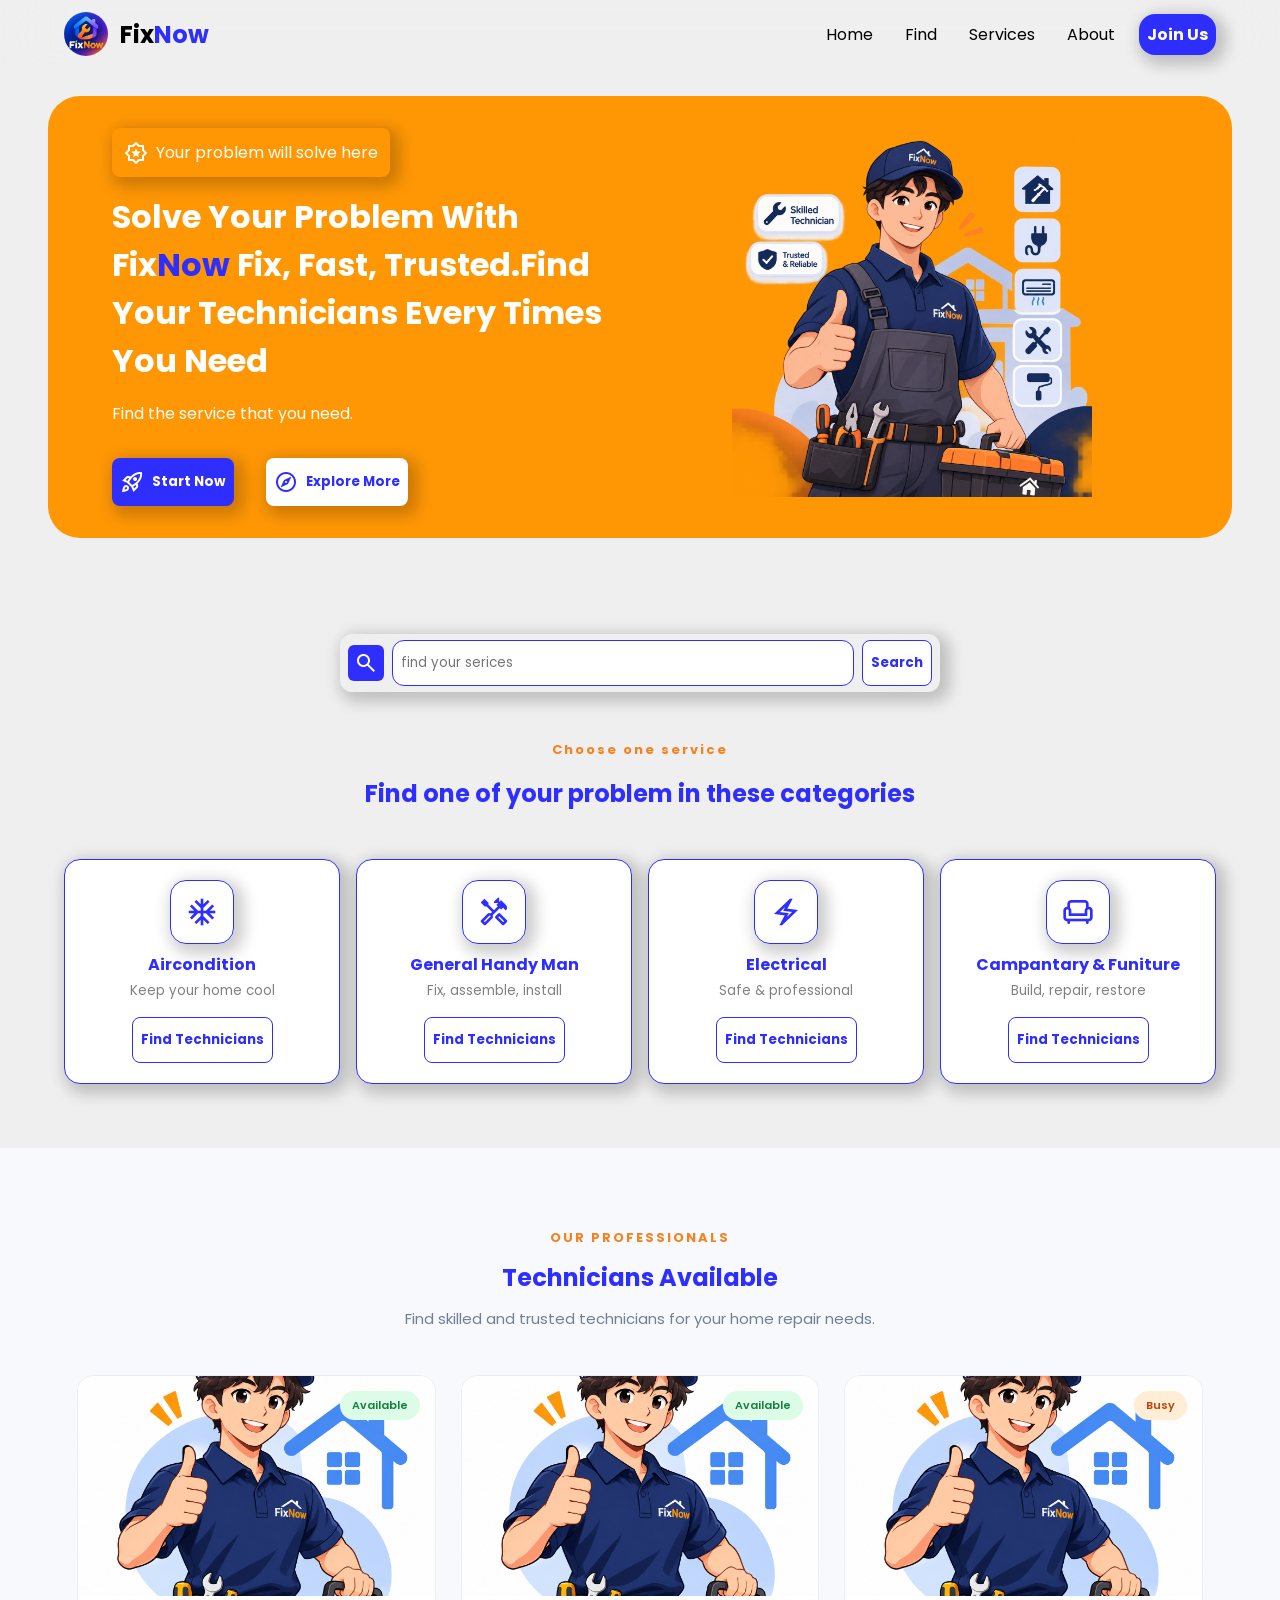
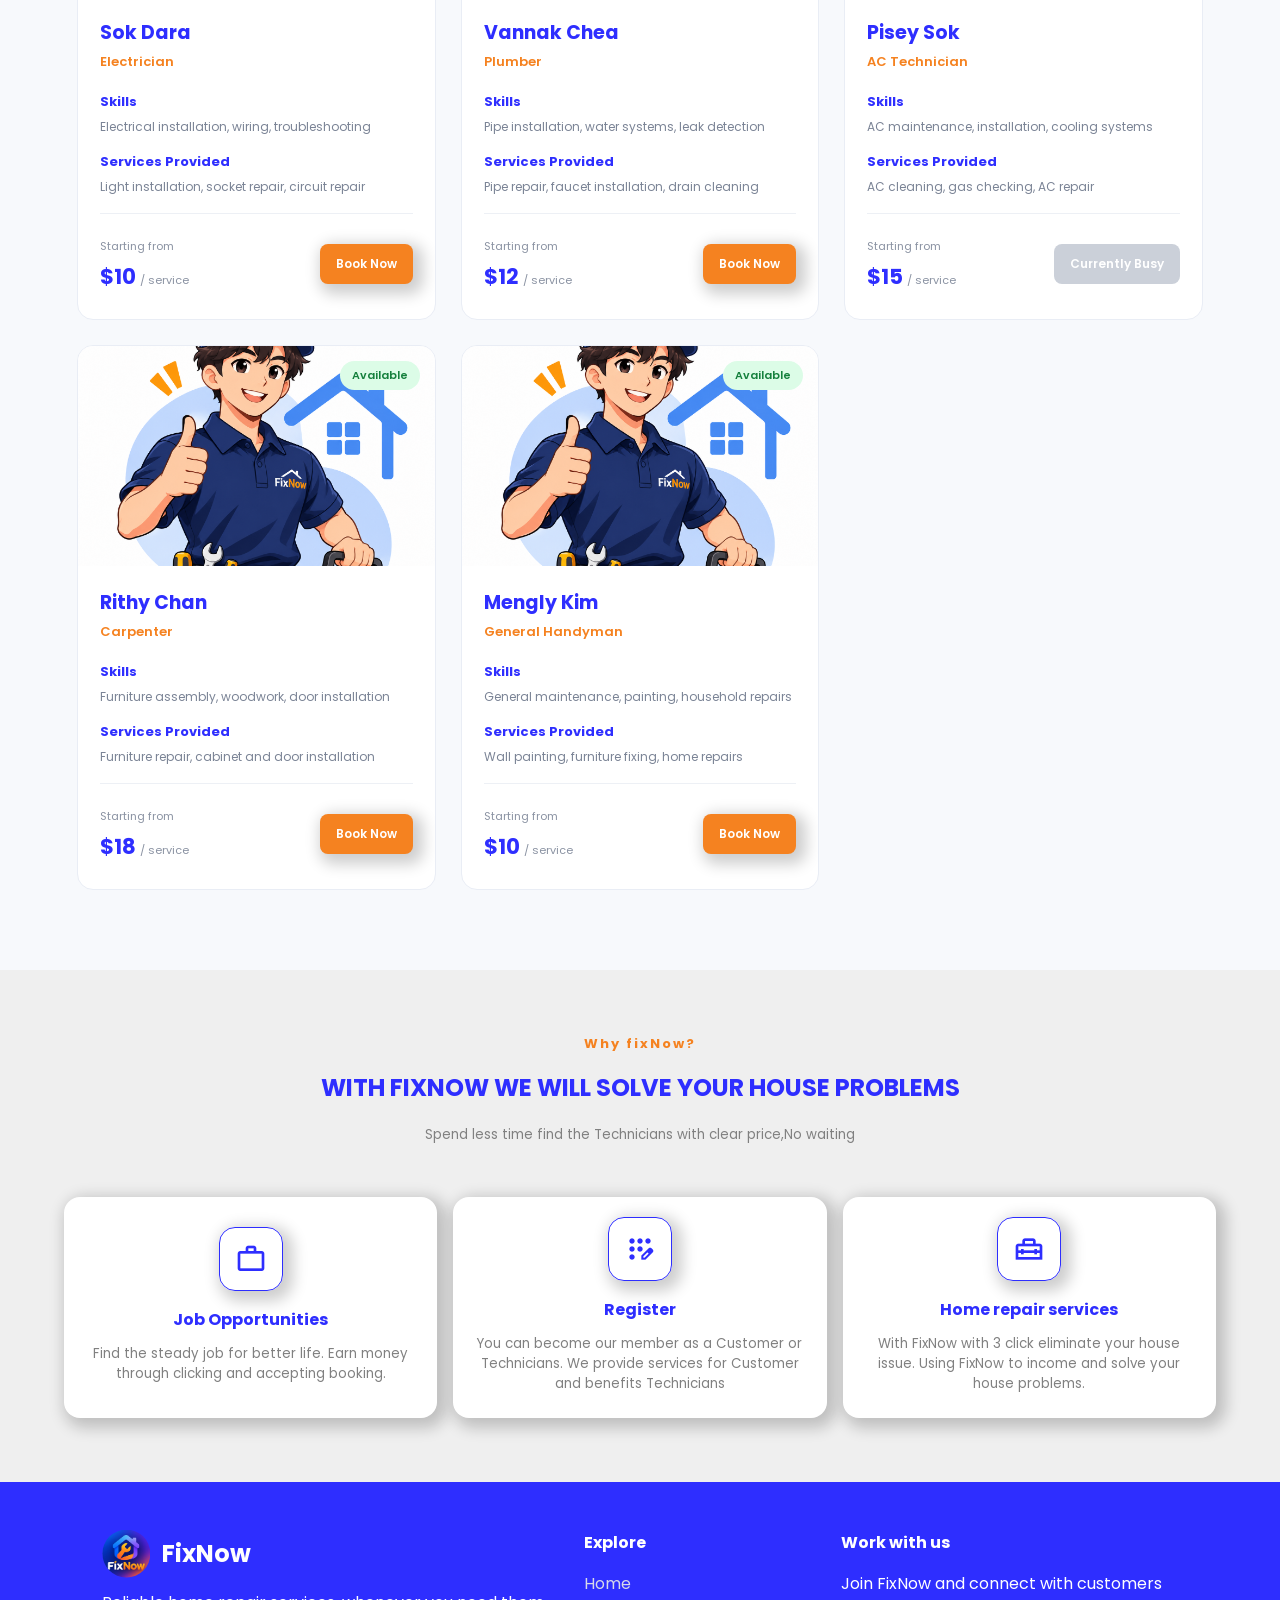
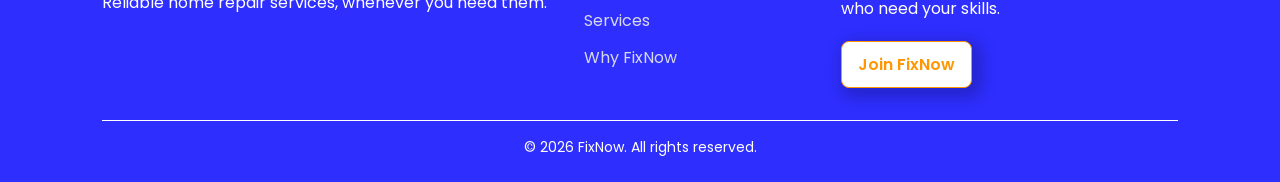
==== index.html @ b5a5e458 "create the website fixnow first page" ====
<!DOCTYPE html>
<html lang="en">

<head>
    <meta charset="UTF-8">
    <meta name="viewport" content="width=device-width, initial-scale=1.0">
    <title>Fixnow</title>
    <link rel="preconnect" href="https://fonts.googleapis.com">
    <link rel="preconnect" href="https://fonts.gstatic.com" crossorigin>
    <link
        href="https://fonts.googleapis.com/css2?family=Poppins:ital,wght@0,100;0,200;0,300;0,400;0,500;0,600;0,700;0,800;0,900;1,100;1,200;1,300;1,400;1,500;1,600;1,700;1,800;1,900&family=Roboto:ital,wght@0,100..900;1,100..900&display=swap"
        rel="stylesheet">
    <link rel="stylesheet"
        href="https://fonts.googleapis.com/css2?family=Material+Symbols+Outlined:opsz,wght,FILL,GRAD@20..48,400,0,0&display=block" />
    <link rel="stylesheet" href="./css/style.css">
</head>

<body>
    <div class="snow-container">
        <div class="snowflake">❄</div>
        <div class="snowflake">❅</div>
        <div class="snowflake">❆</div>
        <div class="snowflake">❄</div>
        <div class="snowflake">❅</div>
        <div class="snowflake">❆</div>
        <div class="snowflake">❄</div>
        <div class="snowflake">❅</div>
        <div class="snowflake">❆</div>
        <div class="snowflake">❄</div>
    </div>
    <header>
        <div class="icon-block">
            <img src="./assets/fixnow.png" alt="fixnow" style="object-fit: contain;clip-path: circle(50%);"
                class="logo">
            <h2>Fix<span class="hight-light">Now</span></h2>
        </div>
        <nav class="nav-block" aria-label="Main navigation">
            <ul class="nav">
                <li><a href="#">Home</a></li>
                <li><a href="#">Find</a></li>
                <li><a href="#">Services</a></li>
                <li><a href="#">About</a></li>
                <li><a href="#" class="register">Join Us</a></li>
            </ul>
        </nav>
        <button class="nav-toggle" type="button" aria-controls="mobile-navigation" aria-expanded="false"
            aria-label="Open navigation">
            <span class="material-symbols-outlined" aria-hidden="true">menu</span>
        </button>
        <nav class="mobile-nav-panel" id="mobile-navigation" aria-label="Mobile navigation" hidden>
            <ul class="mobile-nav">
                <li>
                    <button class="nav-close" type="button" aria-label="Close navigation">
                        <span class="material-symbols-outlined" aria-hidden="true">close</span>
                    </button>
                </li>
                <li><a href="#">Home</a></li>
                <li><a href="#">Find</a></li>
                <li><a href="#">Services</a></li>
                <li><a href="#">About</a></li>
                <li><a href="#" class="register">Join Us</a></li>
            </ul>
        </nav>
    </header>

    <main class="hero" id="home">
        <div class="hero-content">
            <div class="badge design_services">
                <span class="material-symbols-outlined star">
                    award_star
                </span>
                <p>Your problem will solve here</p>
            </div>
            <h1>Solve Your Problem With Fix<span class="hight-light">Now</span>
                Fix, Fast, Trusted.Find Your Technicians Every Times You Need</h1>
            <p>Find the service that you need.</p>
        </div>
        <div class="call-to-action">
            <button class="btn active">
                <span class="material-symbols-outlined rocket">
                    rocket_launch
                </span>
                Start Now
            </button>
            <button class="btn">
                <span class="material-symbols-outlined explore">
                    explore
                </span>
                Explore More
            </button>
        </div>
        <div class="image-illustrate">
            <img src="./assets/technicains-illustrations.png" alt="technicians-illustrate">
        </div>
    </main>

    <section class="arti-card" id="services">
        <div class="search-bar">
            <span class="material-symbols-outlined search">search</span>
            <input type="text" placeholder="find your serices">
            <button class="btn-fill">Search</button>
        </div>
        <div class="category">
            <h4 class="section-tag">Choose one service</h4>
            <h2 class="colored">Find one of your problem in these categories</h2>
            <div class="card card-cate">
                <span class="material-symbols-outlined feature">
                    ac_unit
                </span>
                <div class="card-des">
                    <h4 class="title">Aircondition</h4>
                    <p class="small">Keep your home cool</p>
                    <button class="btn-fill">Find Technicians</button>
                </div>
            </div>

            <div class="card card-cate">
                <span class="material-symbols-outlined feature">
                    handyman
                </span>
                <div class="card-des">
                    <h4 class="title">General Handy Man</h4>
                    <p class="small">Fix, assemble, install</p>
                    <button class="btn-fill">Find Technicians</button>
                </div>
            </div>

            <div class="card card-cate">
                <span class="material-symbols-outlined feature">
                    electric_bolt
                </span>
                <div class="card-des">
                    <div class="point"></div>
                    <h4 class="title">Electrical</h4>
                    <p class="small">Safe & professional</p>
                    <button class="btn-fill">Find Technicians</button>
                </div>
            </div>

            <div class="card card-cate">
                <span class="material-symbols-outlined feature">
                    chair
                </span>
                <div class="card-des">
                    <h4 class="title">Campantary & Funiture</h4>
                    <p class="small">Build, repair, restore</p>
                    <button class="btn-fill">Find Technicians</button>
                </div>
            </div>
        </div>
    </section>

    <section class="technicians-section" id="technicians">
        <div class="section-header">
            <h4 class="section-tag">OUR PROFESSIONALS</h4>
            <h2>Technicians Available</h2>
            <p>Find skilled and trusted technicians for your home repair needs.</p>
        </div>

        <div class="technician-container">

            <div class="technician-card">
                <div class="technician-image">
                    <img src="./assets/fixnow-maskot.png" alt="Sok Dara">
                    <span class="status available">Available</span>
                </div>
                <div class="technician-info">
                    <h3>Sok Dara</h3>
                    <span class="skill">Electrician</span>

                    <div class="info-item">
                        <strong>Skills</strong>
                        <p>Electrical installation, wiring, troubleshooting</p>
                    </div>

                    <div class="info-item">
                        <strong>Services Provided</strong>
                        <p>Light installation, socket repair, circuit repair</p>
                    </div>

                    <div class="card-footer">
                        <div class="price">
                            <span>Starting from</span>
                            <h3>$10 <small>/ service</small></h3>
                        </div>
                        <button class="book-btn btn">Book Now</button>
                    </div>
                </div>
            </div>

            <div class="technician-card">
                <div class="technician-image">
                    <img src="./assets/fixnow-maskot.png" alt="Vannak Chea">
                    <span class="status available">Available</span>
                </div>
                <div class="technician-info">
                    <h3>Vannak Chea</h3>
                    <span class="skill">Plumber</span>

                    <div class="info-item">
                        <strong>Skills</strong>
                        <p>Pipe installation, water systems, leak detection</p>
                    </div>

                    <div class="info-item">
                        <strong>Services Provided</strong>
                        <p>Pipe repair, faucet installation, drain cleaning</p>
                    </div>

                    <div class="card-footer">
                        <div class="price">
                            <span>Starting from</span>
                            <h3>$12 <small>/ service</small></h3>
                        </div>
                        <button class="book-btn btn">Book Now</button>
                    </div>
                </div>
            </div>

            <div class="technician-card">
                <div class="technician-image">
                    <img src="./assets/fixnow-maskot.png" alt="Pisey Sok">
                    <span class="status busy">Busy</span>
                </div>
                <div class="technician-info">
                    <h3>Pisey Sok</h3>
                    <span class="skill">AC Technician</span>

                    <div class="info-item">
                        <strong>Skills</strong>
                        <p>AC maintenance, installation, cooling systems</p>
                    </div>

                    <div class="info-item">
                        <strong>Services Provided</strong>
                        <p>AC cleaning, gas checking, AC repair</p>
                    </div>

                    <div class="card-footer">
                        <div class="price">
                            <span>Starting from</span>
                            <h3>$15 <small>/ service</small></h3>
                        </div>
                        <button class="book-btn" disabled>Currently Busy</button>
                    </div>
                </div>
            </div>

            <div class="technician-card">
                <div class="technician-image">
                    <img src="./assets/fixnow-maskot.png" alt="Rithy Chan">
                    <span class="status available">Available</span>
                </div>
                <div class="technician-info">
                    <h3>Rithy Chan</h3>
                    <span class="skill">Carpenter</span>

                    <div class="info-item">
                        <strong>Skills</strong>
                        <p>Furniture assembly, woodwork, door installation</p>
                    </div>

                    <div class="info-item">
                        <strong>Services Provided</strong>
                        <p>Furniture repair, cabinet and door installation</p>
                    </div>

                    <div class="card-footer">
                        <div class="price">
                            <span>Starting from</span>
                            <h3>$18 <small>/ service</small></h3>
                        </div>
                        <button class="book-btn btn">Book Now</button>
                    </div>
                </div>
            </div>

            <div class="technician-card">
                <div class="technician-image">
                    <img src="./assets/fixnow-maskot.png" alt="Mengly Kim">
                    <span class="status available">Available</span>
                </div>
                <div class="technician-info">
                    <h3>Mengly Kim</h3>
                    <span class="skill">General Handyman</span>

                    <div class="info-item">
                        <strong>Skills</strong>
                        <p>General maintenance, painting, household repairs</p>
                    </div>

                    <div class="info-item">
                        <strong>Services Provided</strong>
                        <p>Wall painting, furniture fixing, home repairs</p>
                    </div>

                    <div class="card-footer">
                        <div class="price">
                            <span>Starting from</span>
                            <h3>$10 <small>/ service</small></h3>
                        </div>
                        <button class="book-btn btn">Book Now</button>
                    </div>
                </div>
            </div>

        </div>
    </section>

    <article class="benefits" id="why-fixnow">
        <h4 class="section-tag">Why fixNow?</h4>
        <h2 class="colored">WITH FIXNOW WE WILL SOLVE YOUR HOUSE PROBLEMS</h2>
        <p class="small">Spend less time find the Technicians with clear price,No waiting</p>
        <div class="describe">
            <div class="card  card-des">
                <div class="title-card">
                    <span class="material-symbols-outlined feature">
                        work
                    </span>
                    <h4 class="title">Job Opportunities</h4>
                </div>
                <p class="small">Find the steady job for better life. Earn money through clicking and accepting booking.
                </p>
            </div>

            <div class="card  card-des">
                <div class="title-card">
                    <span class="material-symbols-outlined feature">
                        app_registration
                    </span>
                    <h4 class="title">Register</h4>
                </div>
                <p class="small">You can become our member as a Customer or Technicians. We provide services for
                    Customer and benefits Technicians</p>
            </div>

            <div class="card  card-des">
                <div class="title-card">
                    <span class="material-symbols-outlined feature">
                        home_repair_service
                    </span>
                    <h4 class="title">Home repair services</h4>
                </div>
                <p class="small">With FixNow with 3 click eliminate your house issue. Using FixNow to income and solve
                    your house problems.</p>
            </div>
        </div>
    </article>

    <footer>
        <div class="footer-main">
            <div class="footer-brand">
                <a class="footer-logo" href="#home" aria-label="FixNow home">
                    <img src="./assets/fixnow.png" alt="" class="logo">
                    <h2>FixNow</h2>
                </a>
                <p>Reliable home repair services, whenever you need them.</p>
            </div>

            <nav class="footer-links" aria-label="Footer navigation">
                <h2>Explore</h2>
                <a href="#home">Home</a>
                <a href="#services">Services</a>
                <a href="#why-fixnow">Why FixNow</a>
            </nav>

            <div class="footer-join">
                <h2>Work with us</h2>
                <p>Join FixNow and connect with customers who need your skills.</p>
                <a class="footer-button" href="./page/register.html">Join FixNow</a>
            </div>
        </div>
        <div class="footer-bottom">
            <p>&copy; 2026 FixNow. All rights reserved.</p>
        </div>
    </footer>

    <script src="./js/behavior.js"></script>
</body>

</html>
---- css/style.css ----
.material-symbols-outlined {
    font-variation-settings:
        'FILL' 0,
        'wght' 400,
        'GRAD' 0,
        'opsz' 24;
}

* {
    padding: 0;
    margin: 0;
    box-sizing: border-box;
    font-family: 'Poppins', sans-serif;
    color: black;
}

body {
    width: 100%;
    min-height: 100vh;
    background: rgb(239, 239, 239);
    display: grid;
    grid-template-columns: 100%;
    grid-template-rows: auto auto auto auto auto auto;
    grid-template-areas:
        'header'
        'main'
        'categories'
        'technicians'
        'benefits'
        'footer';
    gap: 2rem;
}

.snow-container {
    position: fixed;
    inset: 0;
    width: 100%;
    height: 100vh;
    pointer-events: none;
    overflow: hidden;
    z-index: 9999;
}

.snowflake {
    position: absolute;
    top: -10%;
    color: rgb(46, 46, 255);
    font-size: 20px;
    opacity: 0.8;
    animation: snowfall linear infinite;
}

.snowflake:nth-child(1) {
    left: 5%;
    animation-duration: 8s;
}

.snowflake:nth-child(2) {
    left: 15%;
    animation-duration: 12s;
    animation-delay: 2s;
}

.snowflake:nth-child(3) {
    left: 25%;
    animation-duration: 10s;
    animation-delay: 4s;
}

.snowflake:nth-child(4) {
    left: 35%;
    animation-duration: 14s;
}

.snowflake:nth-child(5) {
    left: 45%;
    animation-duration: 9s;
    animation-delay: 3s;
}

.snowflake:nth-child(6) {
    left: 55%;
    animation-duration: 11s;
    animation-delay: 1s;
}

.snowflake:nth-child(7) {
    left: 65%;
    animation-duration: 13s;
}

.snowflake:nth-child(8) {
    left: 75%;
    animation-duration: 10s;
    animation-delay: 2s;
}

.snowflake:nth-child(9) {
    left: 85%;
    animation-duration: 15s;
}

.snowflake:nth-child(10) {
    left: 95%;
    animation-duration: 12s;
    animation-delay: 4s;
}

@keyframes snowfall {
    0% {
        transform: translateY(-10vh) rotate(0deg);
        opacity: 0;
    }

    10% {
        opacity: 0.9;
    }

    100% {
        transform: translateY(110vh) rotate(360deg);
        opacity: 0.2;
    }
}

header {
    grid-area: header;
    width: 100%;
    position: fixed;
    top: 0;
    left: 0;
    backdrop-filter: blur(32px);
    border-radius: 0 0 16px 16px;
    display: grid;
    grid-template-columns: minmax(0, 1fr) auto;
    align-items: center;
    gap: 1rem;
    padding: 0.75rem 5%;
    z-index: 1000;
}

.hero {
    grid-area: main;
    margin-top: 64px;
    background: white;

}

.arti-card {
    grid-area: categories;
    grid-template-columns: minmax(0, 1fr);
    grid-template-areas:
        'search'
        'categories';
}

.benefits {
    grid-area: benefits;
}

.technicians-section {
    grid-area: technicians;
    min-width: 0;
}

footer {
    color: white;
    grid-area: footer;
    display: grid;
    gap: 2rem;
    padding: 3rem 8% 1.5rem;
    background: rgb(46, 46, 255);
}

.footer-main {
    display: grid;
    grid-template-columns: minmax(0, 2fr) minmax(120px, 1fr) minmax(0, 1.5fr);
    gap: 2rem;
}

.footer-brand,
.footer-links,
.footer-join {
    display: grid;
    align-content: start;
    justify-items: start;
    gap: 0.75rem;
}

.footer-logo {
    display: flex;
    align-items: center;
    gap: 0.75rem;
    color: white;
    text-decoration: none;
}

.footer-logo h2 {
    color: white;
}

.footer-logo .logo {
    width: 48px;
    height: 48px;
}


.footer-brand p,
.footer-join p,
.footer-bottom p {
    color: white;
}

.footer-links h2,
.footer-join h2 {
    margin-bottom: 0.25rem;
    color: white;
    font-size: 1rem;
}

.footer-links a {
    color: #d7d9e8;
    text-decoration: none;
}

.footer-links a:hover {
    color: white;
}

.footer-button {
    margin-top: 0.5rem;
    padding: 0.65rem 1rem;
    border: 1px solid #ff9705;
    border-radius: 8px;
    color: #ff9705;
    background: white;
    font-weight: 600;
    text-decoration: none;
    box-shadow: 5px 5px 15px 5px rgba(0, 0, 0, 0.20);
    transition: background 0.3s ease;
}

.footer-button:hover {
    background: #ff9705;
    color: white;
}

.footer-bottom {
    padding-top: 1rem;
    border-top: 1px solid white;
    text-align: center;
    font-size: 0.875rem;
}

.logo {
    object-fit: cover;
    clip-path: circle(50%);
    width: 44px;
    height: 44px;
}

.icon-block {
    display: flex;
    gap: 0.75rem;
    align-items: center;
}

.nav-block {
    justify-self: end;
}

.nav-block .nav {
    display: flex;
    align-items: center;
    gap: 1rem;
    list-style: none;
}

.nav li {
    list-style: none;
}

.nav a {
    display: flex;
    gap: 0.5rem;
    padding: 0.5rem;
    position: relative;
    text-decoration: none;
}

.nav a::after {
    content: " ";
    width: 100%;
    height: 2px;
    position: absolute;
    left: 0;
    bottom: 0;
    transform: scaleX(0);
    transform-origin: bottom right;
    transition: transform 0.3s ease-out;
    background: #ff9705;
}

.nav a:hover::after {
    transform: scaleX(1);
    transform-origin: bottom left;
}

.nav a.register::after {
    display: none;
}

.register {
    display: inline-flex;
    border: none;
    padding: 12px 16px;
    border-radius: 16px;
    background: rgb(46, 46, 255);
    color: white;
    font-weight: 700;
    transition: transform 0.3s ease;
    box-shadow: 5px 5px 15px 5px rgba(0, 0, 0, 0.20);
}

.register:hover {
    transform: scale(0.9);
}

.nav-toggle,
.mobile-nav-panel {
    display: none;
}

.nav-toggle,
.nav-close {
    border: 0;
    background: transparent;
    cursor: pointer;
}

.nav-toggle .material-symbols-outlined,
.nav-close .material-symbols-outlined {
    font-size: 2rem;
}

.mobile-nav-panel[hidden] {
    display: none;
}

.hero,
.arti-card,
.benefits {
    display: grid;
    gap: 1rem;
    padding: 2rem 5%;
}

.arti-card>.search-bar {
    grid-area: search;
    justify-self: center;
}

.arti-card>.category {
    grid-area: categories;
}

.hero {
    grid-template-columns: repeat(2, minmax(0, 1fr));
    gap: 32px;
    align-items: center;
    min-height: 420px;
    min-width: 0;
    overflow: hidden;
    background: #ff9705;
    margin: 64px 48px 0px;
    border-radius: 32px;
}

.hero-content {
    grid-column: 1;
    min-width: 0;
    display: grid;
    align-content: center;
    justify-items: start;
    gap: 1rem;
}

.hero>.call-to-action {
    grid-column: 1;
    grid-row: 2;
}

.image-illustrate {
    grid-column: 2;
    grid-row: 1 / span 2;
    min-width: 0;
    display: grid;
    place-items: center;
}

.image-illustrate img {
    display: block;
    width: min(100%, 420px);
    max-height: 360px;
    height: auto;
    object-fit: contain;
}

.hero h1,
.hero p {
    color: white;
}

.hight-light {
    color: rgb(46, 46, 255);
}

.badge {
    display: flex;
    align-items: center;
    gap: 0.5rem;
    border-radius: 32px;
}

.badge .star,
.badge p {
    color: white;
}

.design_services {
    font-size: 48;
    color: white;
    backdrop-filter: blur(32px);
    padding: 12px 12px;
    border-radius: 8px;
    box-shadow: 5px 5px 15px 5px rgba(0, 0, 0, 0.20);
}

.design,
.rocket {
    color: white;
}

.explore {
    color: rgb(46, 46, 255);
}

.search-bar {
    width: min(600px, 100%);
    border-radius: 12px;
    display: grid;
    grid-template-columns: max-content minmax(0, 1fr) max-content;
    align-items: center;
    gap: 0.5rem;
    backdrop-filter: blur(32px);
    box-shadow: 5px 5px 15px 5px rgba(0, 0, 0, 0.20);
    padding: 6px 8px;
    margin: 32px 0px;
}

.search-bar>* {
    align-self: center;
}

.search-bar input {
    min-width: 0;
    padding: 12px 8px;
    border-radius: 12px;
    border: none;
    border: 1px solid rgb(46, 46, 255);
}

.search-bar input::after:-moz-focus-outer {
    border: 1px solid rgb(46, 46, 255);
}

.search-bar .btn-fill {
    margin-top: 0;
}

.search {
    padding: 14px;
    color: white;
    background: rgb(46, 46, 255);
    border-radius: 6px;
    padding: 6px;
    font-weight: bold;
}

.call-to-action {
    display: flex;
    align-items: center;
    gap: 2rem;
}

.btn {
    background: white;
    color: rgb(46, 46, 255);
    display: flex;
    align-items: center;
    gap: 0.5rem;
    border: none;
    padding: 12px 8px;
    border-radius: 8px;
    font-weight: bold;
    transition: transform 0.3s ease;
    box-shadow: 5px 5px 15px 5px rgba(0, 0, 0, 0.20);
}

.active {
    background: rgb(46, 46, 255);
    color: white;
}

.btn:hover {
    transform: translateY(-6px);

}

.category,
.describe {
    width: 100%;
    display: grid;
    grid-template-columns: repeat(4, minmax(0, 1fr));
    gap: 1rem;
}

.category {
    align-items: stretch;
}

.category>h2,
.category>h4 {
    grid-column: 1 / -1;
    text-align: center;
}

.describe {
    grid-template-columns: repeat(3, minmax(0, 1fr));
}

.card {
    min-width: 0;
    display: flex;
    flex-direction: column;
    margin-top: 32px;
    align-items: center;
    justify-content: center;
    gap: 0.5rem;
    padding: 1.25rem;
    text-align: center;
    background: white;
    backdrop-filter: blur(32px);
    border-radius: 16px;
    box-shadow: 5px 5px 15px 5px rgba(0, 0, 0, 0.20);
    transition: transform 0.3s ease;
}

.card-cate {
    border: 1px solid rgb(46, 46, 255);
}

.feature {
    backdrop-filter: blur(32px);
    border: 1px solid rgb(46, 46, 255);
    color: rgb(46, 46, 255);
    border-radius: 16px;
    padding: 8px;
    font-size: 32px;
    box-shadow: 5px 5px 15px 5px rgba(0, 0, 0, 0.20);

    width: 64px;
    height: 64px;
    display: flex;
    align-self: center;
    align-items: center;
    justify-content: center;
    box-sizing: border-box;
}

.title {
    color: rgb(46, 46, 255);
}

.card:hover {
    transform: translateY(-6px);
}

.title-card {
    display: flex;
    flex-direction: column;
    justify-content: end;
    gap: 1rem;
}

.card-des {
    justify-content: center;
}

.card-des ul,
.card-des p {
    text-align: center;
}

.btn-fill {
    margin-top: 12px;
    border: 1px solid rgb(46, 46, 255);
    padding: 12px 8px;
    border-radius: 8px;
    color: rgb(46, 46, 255);
    background: white;
    font-weight: bold;
    transition: background 0.3s ease;
}

.btn-fill:hover {
    border: 1px solid white;
    color: white;
    padding: 12px 8px;
    background: rgb(46, 46, 255);
}

.benefits {
    text-align: center;
}

.small {
    font-size: smaller;
    color: gray;
    margin: 4px;
}

.technicians-section {
    padding: 80px 6%;
    background: #f7f9fc;
    font-family: 'Poppins', sans-serif;
}

.section-header {
    text-align: center;
    margin-bottom: 45px;
}

.section-tag {
    color: #f58220;
    font-size: 13px;
    font-weight: 700;
    letter-spacing: 2px;
}

.section-header h2 {
    color: rgb(46, 46, 255);
    margin: 12px 0;
}

.section-header p {
    color: #718096;
    font-size: 15px;
}

.technician-container {
    display: grid;
    grid-template-columns: repeat(3, minmax(0, 1fr));
    gap: 25px;
    width: 100%;
    max-width: 1250px;
    margin: auto;
}

.technician-card {
    min-width: 0;
    display: flex;
    flex-direction: column;
    background: #fff;
    border-radius: 16px;
    overflow: hidden;
    border: 1px solid #e9edf5;
    transition: 0.3s ease;
}

.technician-card:hover {
    transform: translateY(-7px);
    box-shadow: 0 12px 30px rgba(30, 45, 122, 0.12);
}

.technician-image {
    height: 220px;
    position: relative;
    background: #eaf0ff;
}

.technician-image img {
    display: block;
    width: 100%;
    height: 100%;
    object-fit: cover;
}

.status {
    position: absolute;
    top: 15px;
    right: 15px;
    padding: 6px 12px;
    border-radius: 30px;
    font-size: 11px;
    font-weight: 600;
}

.available {
    background: #dcfce7;
    color: #15803d;
}

.busy {
    background: #ffedd5;
    color: #c2410c;
}

.colored {
    color: rgb(46, 46, 255);
}

.technician-info {
    display: flex;
    flex: 1;
    flex-direction: column;
    padding: 22px;
}

.technician-info h3 {
    color: rgb(46, 46, 255);
    font-size: 19px;
    margin-bottom: 5px;
}

.skill {
    display: inline-block;
    color: #f58220;
    font-size: 13px;
    font-weight: 600;
    margin-bottom: 20px;
}

.info-item {
    margin-bottom: 15px;
}

.info-item strong {
    display: block;
    color: rgb(46, 46, 255);
    font-size: 13px;
    margin-bottom: 5px;
}

.info-item p {
    color: #7b8496;
    font-size: 12px;
    line-height: 1.7;
}

.card-footer {
    border-top: 1px solid #edf0f5;
    padding-top: 18px;
    display: flex;
    justify-content: space-between;
    align-items: center;
    gap: 10px;
    margin-top: auto;
}

.price span {
    color: #8b93a3;
    font-size: 11px;
}

.price h3 {
    color: rgb(46, 46, 255);
    font-size: 21px;
    margin-top: 4px;
}

.price small {
    font-size: 11px;
    color: #8b93a3;
    font-weight: 400;
}

.book-btn {
    border: none;
    background: #f58220;
    color: white;
    padding: 11px 16px;
    border-radius: 8px;
    font-size: 12px;
    font-weight: 600;
    cursor: pointer;
    transition: 0.3s;
}

.book-btn:hover:not(:disabled) {
    background: #df6d12;
}

.book-btn:disabled {
    background: #cbd0d9;
    cursor: not-allowed;
}


@media (max-width: 900px) {
    .image-illustrate {
        display: none;
    }

    .nav-block {
        display: none;
    }

    .nav-toggle {
        display: inline-flex;
        align-items: center;
        justify-content: center;
        justify-self: end;
        min-width: 44px;
        min-height: 44px;
    }

    .mobile-nav-panel:not([hidden]) {
        display: block;
        position: fixed;
        inset: 0 0 0 auto;
        width: min(80vw, 320px);
        height: 100vh;
        height: 100dvh;
        padding: 1.5rem;
        z-index: 1001;
        background: rgba(255, 255, 255, 0.96);
        backdrop-filter: blur(10px);
        box-shadow: -10px 0 10px rgba(0, 0, 0, 0.1);
    }

    .mobile-nav {
        display: flex;
        flex-direction: column;
        align-items: stretch;
        gap: 1rem;
        list-style: none;
    }

    .mobile-nav li:first-child {
        align-self: flex-start;
    }

    .category {
        grid-template-columns: repeat(2, minmax(0, 1fr));
    }

    .describe {
        grid-template-columns: repeat(2, minmax(0, 1fr));
    }

    .technician-container {
        grid-template-columns: repeat(2, minmax(0, 1fr));
    }
}

@media (max-width: 600px) {
    header {
        grid-template-columns: minmax(0, 1fr) auto;
    }

    .hero {
        grid-template-columns: 1fr;
        min-height: 0;
    }

    .hero>.call-to-action,
    .image-illustrate {
        grid-column: 1;
        grid-row: auto;
    }

    .mobile-nav-panel .mobile-nav li a {
        text-decoration: none;
    }

    .image-illustrate img {
        width: min(100%, 320px);
        max-height: 300px;
    }

    .category,
    .describe {
        grid-template-columns: 1fr;
    }

    .image-illustrate {
        display: none;
    }

    .footer-main {
        grid-template-columns: 1fr;
    }

    body {
        gap: 1rem;
    }

    .technicians-section {
        padding: 55px 5%;
    }

    .section-header h2 {
        font-size: 27px;
    }

    .technician-container {
        grid-template-columns: 1fr;
    }

    .technician-image {
        height: 240px;
    }
}
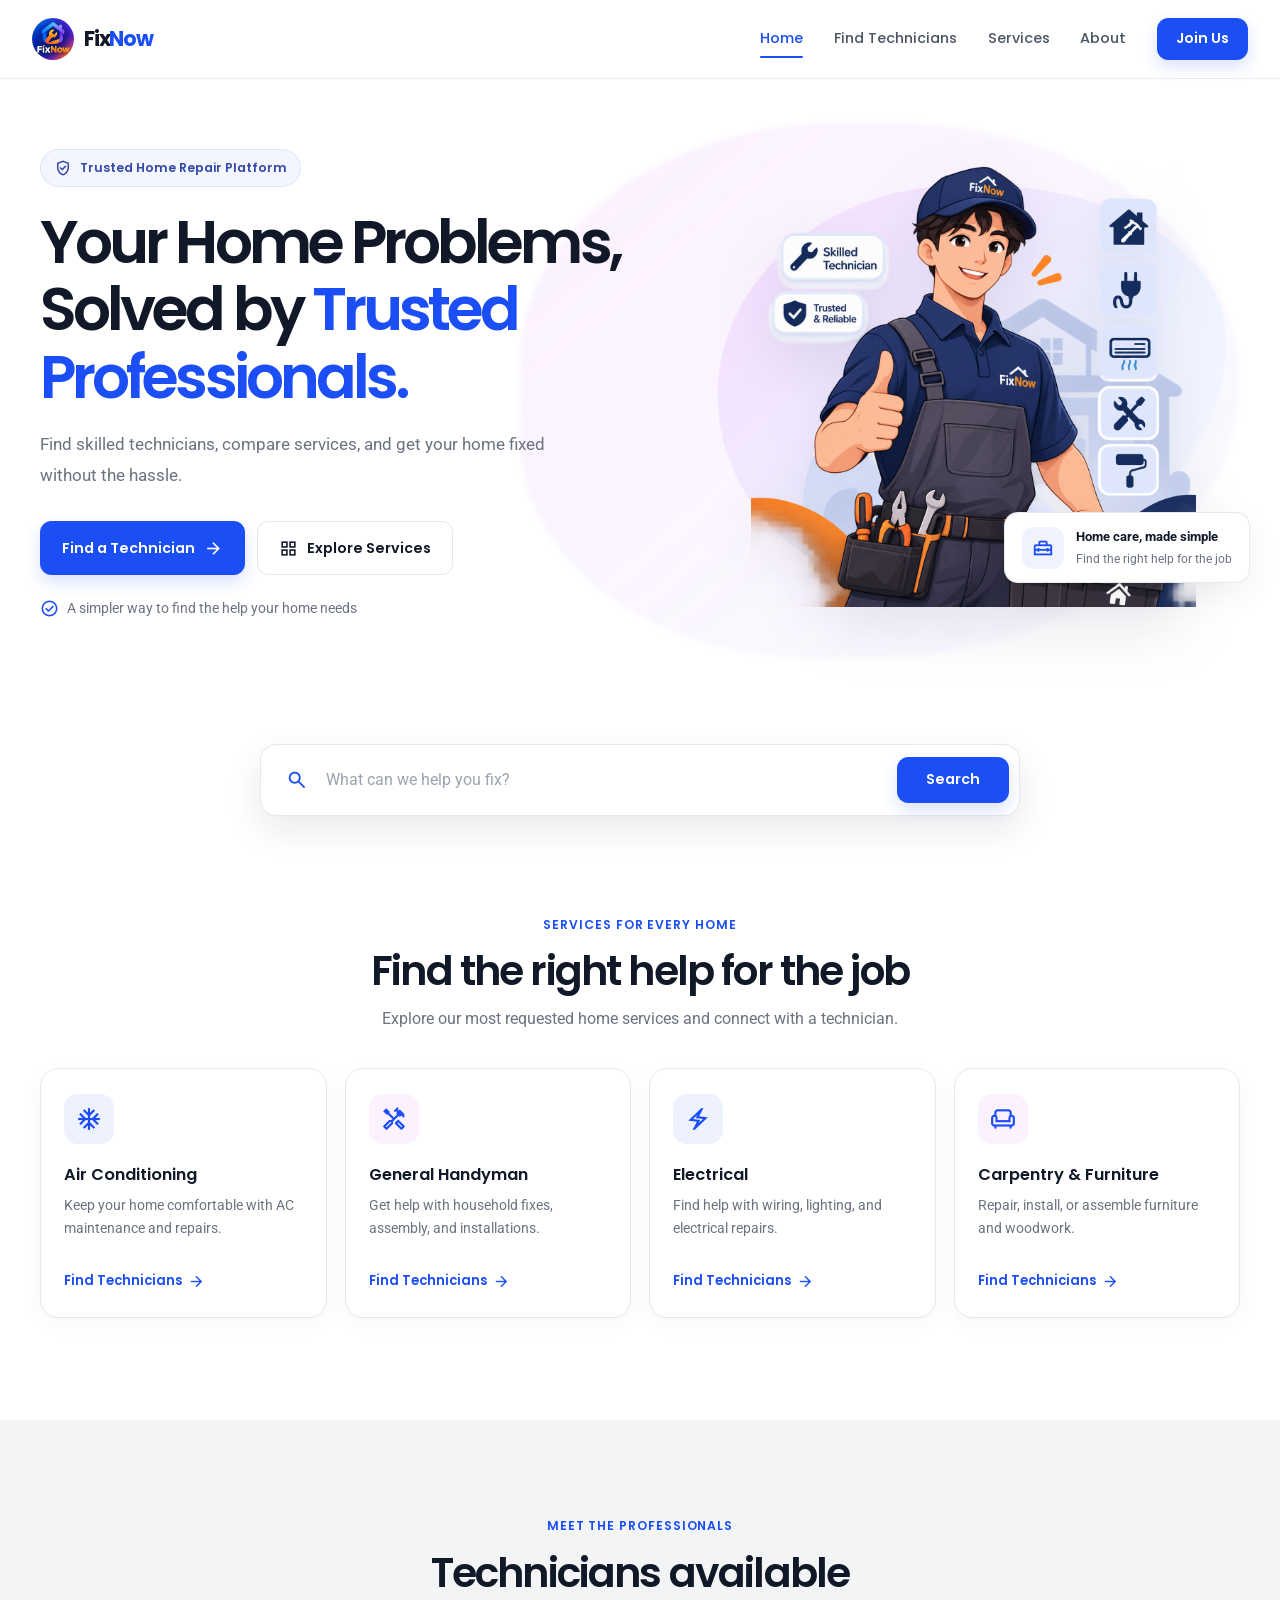
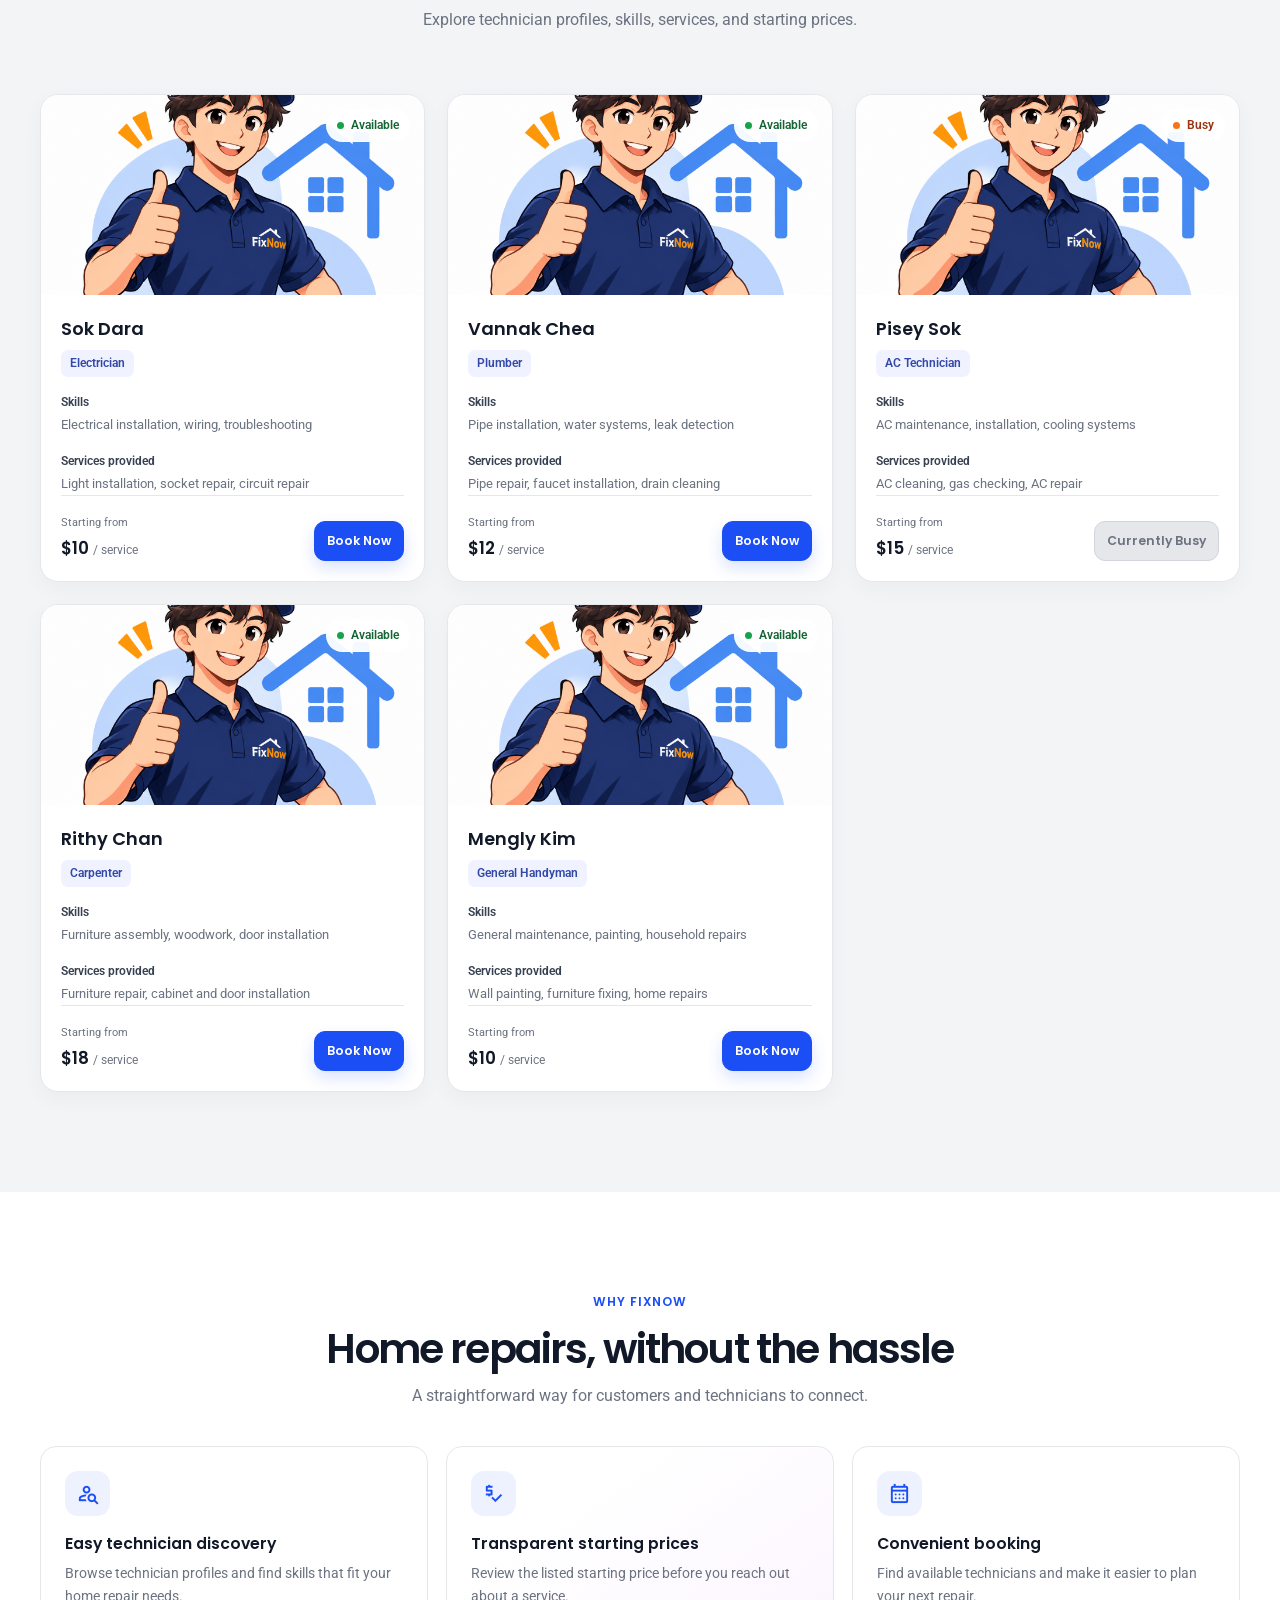
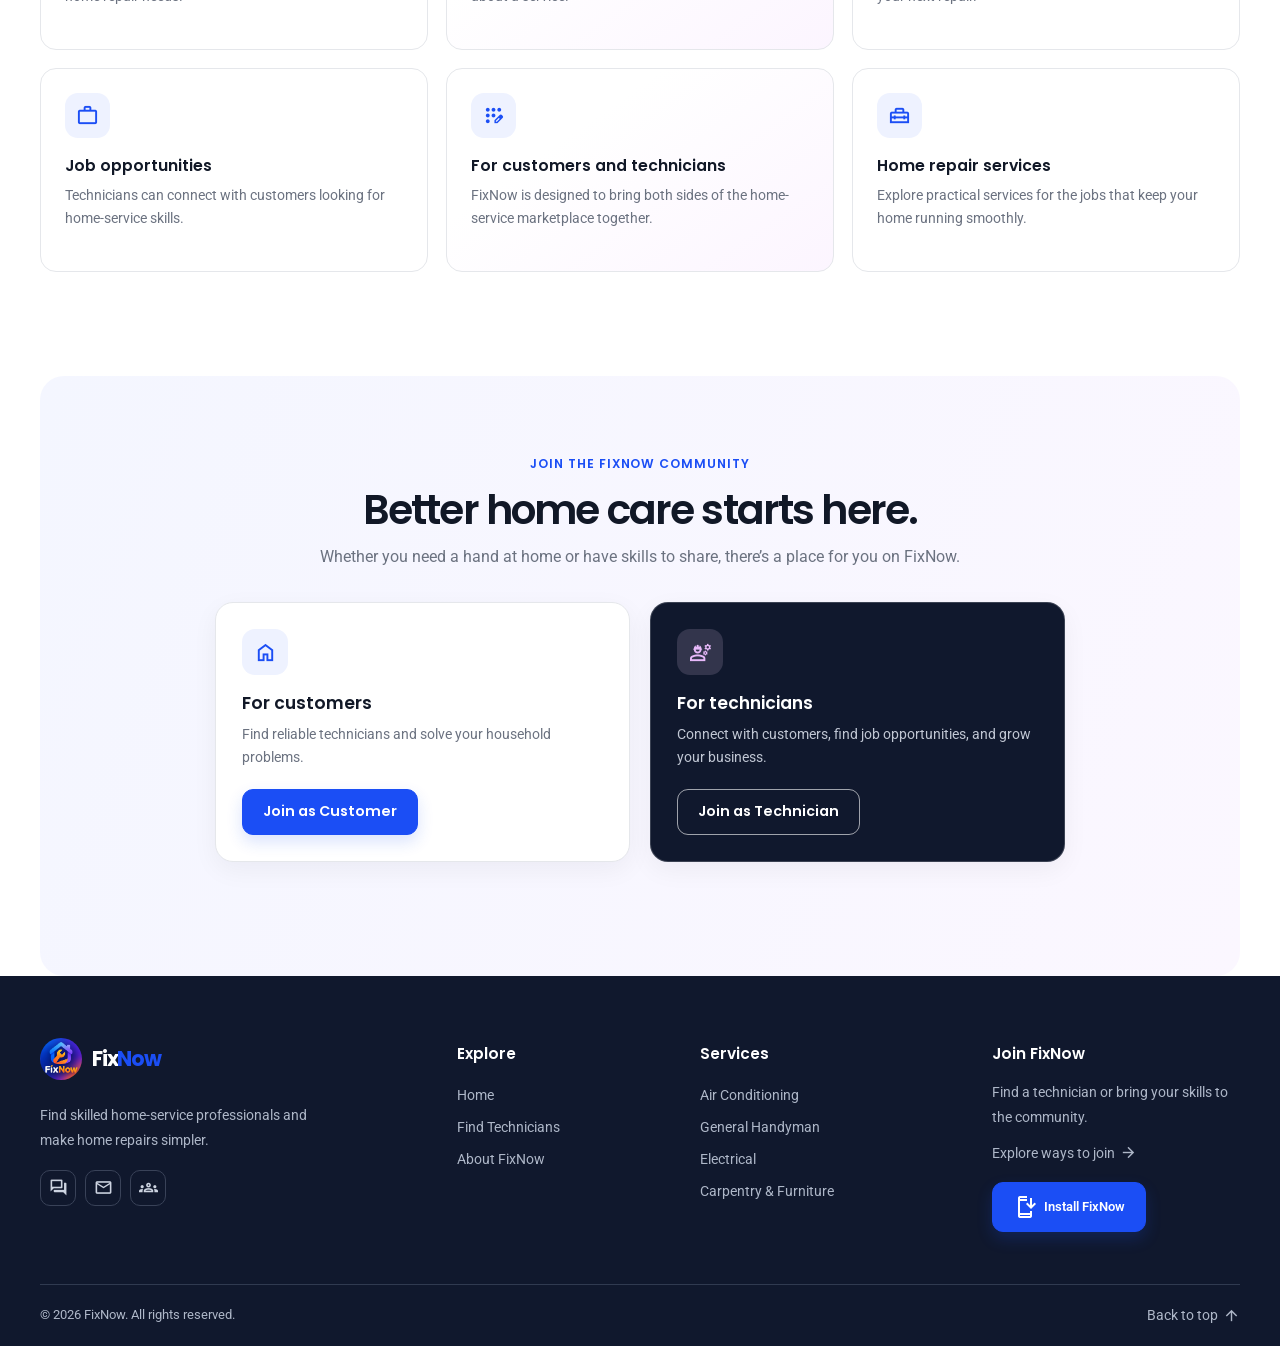
==== commit eb4347b9: "redesign UI color, add manifest.json," ====
--- a/index.html
+++ b/index.html
@@ -4,378 +4,383 @@
 <head>
     <meta charset="UTF-8">
     <meta name="viewport" content="width=device-width, initial-scale=1.0">
-    <title>Fixnow</title>
+    <meta name="theme-color" content="#1B4EF5">
+    <meta name="description"
+        content="Find skilled home-service technicians, compare services, and get your home fixed without the hassle.">
+    <meta name="apple-mobile-web-app-capable" content="yes">
+    <meta name="apple-mobile-web-app-title" content="FixNow">
+    <meta name="apple-mobile-web-app-status-bar-style" content="default">
+    <meta name="mobile-web-app-capable" content="yes">
+    <link rel="manifest" href="./manifest.webmanifest">
+    <link rel="apple-touch-icon" href="./assets/fixnow-192.png">
+    <title>FixNow | Trusted Home Services</title>
     <link rel="preconnect" href="https://fonts.googleapis.com">
     <link rel="preconnect" href="https://fonts.gstatic.com" crossorigin>
     <link
-        href="https://fonts.googleapis.com/css2?family=Poppins:ital,wght@0,100;0,200;0,300;0,400;0,500;0,600;0,700;0,800;0,900;1,100;1,200;1,300;1,400;1,500;1,600;1,700;1,800;1,900&family=Roboto:ital,wght@0,100..900;1,100..900&display=swap"
+        href="https://fonts.googleapis.com/css2?family=Poppins:wght@400;500;600;700&family=Roboto:wght@400;500;700&display=swap"
         rel="stylesheet">
     <link rel="stylesheet"
-        href="https://fonts.googleapis.com/css2?family=Material+Symbols+Outlined:opsz,wght,FILL,GRAD@20..48,400,0,0&display=block" />
+        href="https://fonts.googleapis.com/css2?family=Material+Symbols+Outlined:opsz,wght,FILL,GRAD@20..48,400,0,0&display=block">
     <link rel="stylesheet" href="./css/style.css">
 </head>
 
 <body>
-    <div class="snow-container">
-        <div class="snowflake">❄</div>
-        <div class="snowflake">❅</div>
-        <div class="snowflake">❆</div>
-        <div class="snowflake">❄</div>
-        <div class="snowflake">❅</div>
-        <div class="snowflake">❆</div>
-        <div class="snowflake">❄</div>
-        <div class="snowflake">❅</div>
-        <div class="snowflake">❆</div>
-        <div class="snowflake">❄</div>
-    </div>
-    <header>
-        <div class="icon-block">
-            <img src="./assets/fixnow.png" alt="fixnow" style="object-fit: contain;clip-path: circle(50%);"
-                class="logo">
-            <h2>Fix<span class="hight-light">Now</span></h2>
+    <header class="site-header">
+        <div class="header-inner">
+            <a class="brand" href="#home" aria-label="FixNow home">
+                <img src="./assets/fixnow.png" alt="" class="brand-logo">
+                <span>Fix<span class="brand-accent">Now</span></span>
+            </a>
+
+            <nav class="desktop-nav" aria-label="Main navigation">
+                <a class="nav-link" href="#home" aria-current="page">Home</a>
+                <a class="nav-link" href="#technicians">Find Technicians</a>
+                <a class="nav-link" href="#services">Services</a>
+                <a class="nav-link" href="#about">About</a>
+                <a class="button button-primary nav-join" href="#join-us">Join Us</a>
+                <button id="installApp" class="install-button" type="button" hidden>
+                    <span class="material-symbols-outlined" aria-hidden="true">install_mobile</span>
+                    Install FixNow
+                </button>
+            </nav>
+
+            <button class="nav-toggle" type="button" aria-controls="mobile-navigation" aria-expanded="false"
+                aria-label="Open navigation">
+                <span class="material-symbols-outlined" aria-hidden="true">menu</span>
+            </button>
         </div>
-        <nav class="nav-block" aria-label="Main navigation">
-            <ul class="nav">
-                <li><a href="#">Home</a></li>
-                <li><a href="#">Find</a></li>
-                <li><a href="#">Services</a></li>
-                <li><a href="#">About</a></li>
-                <li><a href="#" class="register">Join Us</a></li>
-            </ul>
-        </nav>
-        <button class="nav-toggle" type="button" aria-controls="mobile-navigation" aria-expanded="false"
-            aria-label="Open navigation">
-            <span class="material-symbols-outlined" aria-hidden="true">menu</span>
-        </button>
         <nav class="mobile-nav-panel" id="mobile-navigation" aria-label="Mobile navigation" hidden>
-            <ul class="mobile-nav">
-                <li>
-                    <button class="nav-close" type="button" aria-label="Close navigation">
-                        <span class="material-symbols-outlined" aria-hidden="true">close</span>
-                    </button>
-                </li>
-                <li><a href="#">Home</a></li>
-                <li><a href="#">Find</a></li>
-                <li><a href="#">Services</a></li>
-                <li><a href="#">About</a></li>
-                <li><a href="#" class="register">Join Us</a></li>
-            </ul>
+            <div class="mobile-nav-top">
+                <span class="mobile-nav-title">Menu</span>
+                <button class="nav-close" type="button" aria-label="Close navigation">
+                    <span class="material-symbols-outlined" aria-hidden="true">close</span>
+                </button>
+            </div>
+            <a class="nav-link" href="#home">Home</a>
+            <a class="nav-link" href="#technicians">Find Technicians</a>
+            <a class="nav-link" href="#services">Services</a>
+            <a class="nav-link" href="#about">About</a>
+            <a class="button button-primary" href="#join-us">Join Us</a>
+            <button id="installAppMobile" class="install-button" type="button" hidden>
+                <span class="material-symbols-outlined" aria-hidden="true">install_mobile</span>
+                Install FixNow
+            </button>
+            <p class="install-guidance" id="mobile-install-feedback" role="status" aria-live="polite" hidden></p>
         </nav>
     </header>
 
-    <main class="hero" id="home">
-        <div class="hero-content">
-            <div class="badge design_services">
-                <span class="material-symbols-outlined star">
-                    award_star
-                </span>
-                <p>Your problem will solve here</p>
-            </div>
-            <h1>Solve Your Problem With Fix<span class="hight-light">Now</span>
-                Fix, Fast, Trusted.Find Your Technicians Every Times You Need</h1>
-            <p>Find the service that you need.</p>
-        </div>
-        <div class="call-to-action">
-            <button class="btn active">
-                <span class="material-symbols-outlined rocket">
-                    rocket_launch
-                </span>
-                Start Now
-            </button>
-            <button class="btn">
-                <span class="material-symbols-outlined explore">
-                    explore
-                </span>
-                Explore More
-            </button>
-        </div>
-        <div class="image-illustrate">
-            <img src="./assets/technicains-illustrations.png" alt="technicians-illustrate">
-        </div>
+    <main>
+        <section class="hero section-shell" id="home" aria-labelledby="hero-title">
+            <div class="hero-copy">
+                <div class="eyebrow hero-eyebrow">
+                    <span class="material-symbols-outlined" aria-hidden="true">verified_user</span>
+                    Trusted Home Repair Platform
+                </div>
+                <h1 id="hero-title">Your Home Problems, Solved by <span>Trusted Professionals.</span></h1>
+                <p class="hero-description">Find skilled technicians, compare services, and get your home fixed
+                    without the hassle.</p>
+                <div class="hero-actions">
+                    <a class="button button-primary button-large" href="#technicians">
+                        Find a Technician
+                        <span class="material-symbols-outlined" aria-hidden="true">arrow_forward</span>
+                    </a>
+                    <a class="button button-secondary button-large" href="#services">
+                        <span class="material-symbols-outlined" aria-hidden="true">grid_view</span>
+                        Explore Services
+                    </a>
+                </div>
+                <div class="hero-note">
+                    <span class="material-symbols-outlined" aria-hidden="true">check_circle</span>
+                    A simpler way to find the help your home needs
+                </div>
+            </div>
+            <div class="hero-art">
+                <div class="hero-art-wash" aria-hidden="true"></div>
+                <img src="./assets/technicains-illustrations.png" alt="Home-service technicians ready to help">
+                <div class="hero-caption">
+                    <span class="material-symbols-outlined" aria-hidden="true">home_repair_service</span>
+                    <span><strong>Home care, made simple</strong><small>Find the right help for the job</small></span>
+                </div>
+            </div>
+        </section>
+
+        <section class="services-section section-shell" id="services" aria-labelledby="services-title">
+            <div class="search-panel">
+                <form class="search-bar" id="service-search-form" role="search">
+                    <span class="material-symbols-outlined search-icon" aria-hidden="true">search</span>
+                    <label class="sr-only" for="service-search">Search services or technicians</label>
+                    <input id="service-search" name="service" type="search"
+                        placeholder="What can we help you fix?" autocomplete="off">
+                    <button class="button button-primary search-submit" type="submit">Search</button>
+                </form>
+                <p class="search-feedback" id="search-feedback" role="status" aria-live="polite"></p>
+            </div>
+
+            <div class="section-heading">
+                <span class="eyebrow">Services for every home</span>
+                <h2 id="services-title">Find the right help for the job</h2>
+                <p>Explore our most requested home services and connect with a technician.</p>
+            </div>
+            <div class="category-grid">
+                <article class="category-card">
+                    <span class="material-symbols-outlined category-icon" aria-hidden="true">ac_unit</span>
+                    <h3>Air Conditioning</h3>
+                    <p>Keep your home comfortable with AC maintenance and repairs.</p>
+                    <button class="text-link" type="button" data-service="Air Conditioning">
+                        Find Technicians <span class="material-symbols-outlined" aria-hidden="true">arrow_forward</span>
+                    </button>
+                </article>
+                <article class="category-card">
+                    <span class="material-symbols-outlined category-icon" aria-hidden="true">handyman</span>
+                    <h3>General Handyman</h3>
+                    <p>Get help with household fixes, assembly, and installations.</p>
+                    <button class="text-link" type="button" data-service="General Handyman">
+                        Find Technicians <span class="material-symbols-outlined" aria-hidden="true">arrow_forward</span>
+                    </button>
+                </article>
+                <article class="category-card">
+                    <span class="material-symbols-outlined category-icon" aria-hidden="true">electric_bolt</span>
+                    <h3>Electrical</h3>
+                    <p>Find help with wiring, lighting, and electrical repairs.</p>
+                    <button class="text-link" type="button" data-service="Electrical">
+                        Find Technicians <span class="material-symbols-outlined" aria-hidden="true">arrow_forward</span>
+                    </button>
+                </article>
+                <article class="category-card">
+                    <span class="material-symbols-outlined category-icon" aria-hidden="true">chair</span>
+                    <h3>Carpentry &amp; Furniture</h3>
+                    <p>Repair, install, or assemble furniture and woodwork.</p>
+                    <button class="text-link" type="button" data-service="Carpentry">
+                        Find Technicians <span class="material-symbols-outlined" aria-hidden="true">arrow_forward</span>
+                    </button>
+                </article>
+            </div>
+        </section>
+
+        <section class="technicians-section" id="technicians" aria-labelledby="technicians-title">
+            <div class="section-shell">
+                <div class="section-heading">
+                    <span class="eyebrow">Meet the professionals</span>
+                    <h2 id="technicians-title">Technicians available</h2>
+                    <p>Explore technician profiles, skills, services, and starting prices.</p>
+                </div>
+                <p class="booking-feedback" id="booking-feedback" role="status" aria-live="polite"></p>
+                <div class="technician-grid" id="technician-list">
+                    <article class="technician-card"
+                        data-search="sok dara electrician electrical wiring installation troubleshooting lights socket circuit">
+                        <div class="technician-photo">
+                            <img src="./assets/fixnow-maskot.png" alt="Sok Dara">
+                            <span class="availability available"><span></span>Available</span>
+                        </div>
+                        <div class="technician-info">
+                            <div class="technician-name">
+                                <h3>Sok Dara</h3>
+                                <span class="skill-tag">Electrician</span>
+                            </div>
+                            <div class="profile-detail"><strong>Skills</strong><p>Electrical installation, wiring, troubleshooting</p></div>
+                            <div class="profile-detail"><strong>Services provided</strong><p>Light installation, socket repair, circuit repair</p></div>
+                            <div class="technician-footer">
+                                <div class="price"><span>Starting from</span><strong>$10 <small>/ service</small></strong></div>
+                                <button class="button button-primary book-button" type="button" data-book="Sok Dara">Book Now</button>
+                            </div>
+                        </div>
+                    </article>
+
+                    <article class="technician-card"
+                        data-search="vannak chea plumber plumbing pipes water systems leak detection faucet drain">
+                        <div class="technician-photo">
+                            <img src="./assets/fixnow-maskot.png" alt="Vannak Chea">
+                            <span class="availability available"><span></span>Available</span>
+                        </div>
+                        <div class="technician-info">
+                            <div class="technician-name">
+                                <h3>Vannak Chea</h3>
+                                <span class="skill-tag">Plumber</span>
+                            </div>
+                            <div class="profile-detail"><strong>Skills</strong><p>Pipe installation, water systems, leak detection</p></div>
+                            <div class="profile-detail"><strong>Services provided</strong><p>Pipe repair, faucet installation, drain cleaning</p></div>
+                            <div class="technician-footer">
+                                <div class="price"><span>Starting from</span><strong>$12 <small>/ service</small></strong></div>
+                                <button class="button button-primary book-button" type="button" data-book="Vannak Chea">Book Now</button>
+                            </div>
+                        </div>
+                    </article>
+
+                    <article class="technician-card"
+                        data-search="pisey sok ac technician air conditioning cooling maintenance installation cleaning gas repair">
+                        <div class="technician-photo">
+                            <img src="./assets/fixnow-maskot.png" alt="Pisey Sok">
+                            <span class="availability busy"><span></span>Busy</span>
+                        </div>
+                        <div class="technician-info">
+                            <div class="technician-name">
+                                <h3>Pisey Sok</h3>
+                                <span class="skill-tag">AC Technician</span>
+                            </div>
+                            <div class="profile-detail"><strong>Skills</strong><p>AC maintenance, installation, cooling systems</p></div>
+                            <div class="profile-detail"><strong>Services provided</strong><p>AC cleaning, gas checking, AC repair</p></div>
+                            <div class="technician-footer">
+                                <div class="price"><span>Starting from</span><strong>$15 <small>/ service</small></strong></div>
+                                <button class="button button-disabled book-button" type="button" disabled>Currently Busy</button>
+                            </div>
+                        </div>
+                    </article>
+
+                    <article class="technician-card"
+                        data-search="rithy chan carpenter carpentry furniture woodwork assembly door cabinet repair installation">
+                        <div class="technician-photo">
+                            <img src="./assets/fixnow-maskot.png" alt="Rithy Chan">
+                            <span class="availability available"><span></span>Available</span>
+                        </div>
+                        <div class="technician-info">
+                            <div class="technician-name">
+                                <h3>Rithy Chan</h3>
+                                <span class="skill-tag">Carpenter</span>
+                            </div>
+                            <div class="profile-detail"><strong>Skills</strong><p>Furniture assembly, woodwork, door installation</p></div>
+                            <div class="profile-detail"><strong>Services provided</strong><p>Furniture repair, cabinet and door installation</p></div>
+                            <div class="technician-footer">
+                                <div class="price"><span>Starting from</span><strong>$18 <small>/ service</small></strong></div>
+                                <button class="button button-primary book-button" type="button" data-book="Rithy Chan">Book Now</button>
+                            </div>
+                        </div>
+                    </article>
+
+                    <article class="technician-card"
+                        data-search="mengly kim general handyman maintenance painting household repairs furniture fixing home">
+                        <div class="technician-photo">
+                            <img src="./assets/fixnow-maskot.png" alt="Mengly Kim">
+                            <span class="availability available"><span></span>Available</span>
+                        </div>
+                        <div class="technician-info">
+                            <div class="technician-name">
+                                <h3>Mengly Kim</h3>
+                                <span class="skill-tag">General Handyman</span>
+                            </div>
+                            <div class="profile-detail"><strong>Skills</strong><p>General maintenance, painting, household repairs</p></div>
+                            <div class="profile-detail"><strong>Services provided</strong><p>Wall painting, furniture fixing, home repairs</p></div>
+                            <div class="technician-footer">
+                                <div class="price"><span>Starting from</span><strong>$10 <small>/ service</small></strong></div>
+                                <button class="button button-primary book-button" type="button" data-book="Mengly Kim">Book Now</button>
+                            </div>
+                        </div>
+                    </article>
+                </div>
+                <p class="no-results" id="no-technicians" hidden>No technicians match that search. Try another service or skill.</p>
+            </div>
+        </section>
+
+        <section class="benefits-section section-shell" id="about" aria-labelledby="benefits-title">
+            <div class="section-heading">
+                <span class="eyebrow">Why FixNow</span>
+                <h2 id="benefits-title">Home repairs, without the hassle</h2>
+                <p>A straightforward way for customers and technicians to connect.</p>
+            </div>
+            <div class="benefits-grid">
+                <article class="benefit-card">
+                    <span class="material-symbols-outlined benefit-icon" aria-hidden="true">person_search</span>
+                    <h3>Easy technician discovery</h3>
+                    <p>Browse technician profiles and find skills that fit your home repair needs.</p>
+                </article>
+                <article class="benefit-card">
+                    <span class="material-symbols-outlined benefit-icon" aria-hidden="true">price_check</span>
+                    <h3>Transparent starting prices</h3>
+                    <p>Review the listed starting price before you reach out about a service.</p>
+                </article>
+                <article class="benefit-card">
+                    <span class="material-symbols-outlined benefit-icon" aria-hidden="true">calendar_month</span>
+                    <h3>Convenient booking</h3>
+                    <p>Find available technicians and make it easier to plan your next repair.</p>
+                </article>
+                <article class="benefit-card">
+                    <span class="material-symbols-outlined benefit-icon" aria-hidden="true">work</span>
+                    <h3>Job opportunities</h3>
+                    <p>Technicians can connect with customers looking for home-service skills.</p>
+                </article>
+                <article class="benefit-card">
+                    <span class="material-symbols-outlined benefit-icon" aria-hidden="true">app_registration</span>
+                    <h3>For customers and technicians</h3>
+                    <p>FixNow is designed to bring both sides of the home-service marketplace together.</p>
+                </article>
+                <article class="benefit-card">
+                    <span class="material-symbols-outlined benefit-icon" aria-hidden="true">home_repair_service</span>
+                    <h3>Home repair services</h3>
+                    <p>Explore practical services for the jobs that keep your home running smoothly.</p>
+                </article>
+            </div>
+        </section>
+
+        <section class="join-section section-shell" id="join-us" aria-labelledby="join-title">
+            <div class="join-heading">
+                <span class="eyebrow">Join the FixNow community</span>
+                <h2 id="join-title">Better home care starts here.</h2>
+                <p>Whether you need a hand at home or have skills to share, there’s a place for you on FixNow.</p>
+            </div>
+            <div class="join-grid">
+                <article class="join-card join-customer">
+                    <span class="material-symbols-outlined join-icon" aria-hidden="true">home</span>
+                    <h3>For customers</h3>
+                    <p>Find reliable technicians and solve your household problems.</p>
+                    <button class="button button-primary" type="button" data-signup="Customer">Join as Customer</button>
+                </article>
+                <article class="join-card join-technician">
+                    <span class="material-symbols-outlined join-icon" aria-hidden="true">engineering</span>
+                    <h3>For technicians</h3>
+                    <p>Connect with customers, find job opportunities, and grow your business.</p>
+                    <button class="button button-outline" type="button" data-signup="Technician">Join as Technician</button>
+                </article>
+            </div>
+            <p class="join-feedback" id="join-feedback" role="status" aria-live="polite"></p>
+        </section>
     </main>
 
-    <section class="arti-card" id="services">
-        <div class="search-bar">
-            <span class="material-symbols-outlined search">search</span>
-            <input type="text" placeholder="find your serices">
-            <button class="btn-fill">Search</button>
-        </div>
-        <div class="category">
-            <h4 class="section-tag">Choose one service</h4>
-            <h2 class="colored">Find one of your problem in these categories</h2>
-            <div class="card card-cate">
-                <span class="material-symbols-outlined feature">
-                    ac_unit
-                </span>
-                <div class="card-des">
-                    <h4 class="title">Aircondition</h4>
-                    <p class="small">Keep your home cool</p>
-                    <button class="btn-fill">Find Technicians</button>
-                </div>
-            </div>
-
-            <div class="card card-cate">
-                <span class="material-symbols-outlined feature">
-                    handyman
-                </span>
-                <div class="card-des">
-                    <h4 class="title">General Handy Man</h4>
-                    <p class="small">Fix, assemble, install</p>
-                    <button class="btn-fill">Find Technicians</button>
-                </div>
-            </div>
-
-            <div class="card card-cate">
-                <span class="material-symbols-outlined feature">
-                    electric_bolt
-                </span>
-                <div class="card-des">
-                    <div class="point"></div>
-                    <h4 class="title">Electrical</h4>
-                    <p class="small">Safe & professional</p>
-                    <button class="btn-fill">Find Technicians</button>
-                </div>
-            </div>
-
-            <div class="card card-cate">
-                <span class="material-symbols-outlined feature">
-                    chair
-                </span>
-                <div class="card-des">
-                    <h4 class="title">Campantary & Funiture</h4>
-                    <p class="small">Build, repair, restore</p>
-                    <button class="btn-fill">Find Technicians</button>
-                </div>
-            </div>
-        </div>
-    </section>
-
-    <section class="technicians-section" id="technicians">
-        <div class="section-header">
-            <h4 class="section-tag">OUR PROFESSIONALS</h4>
-            <h2>Technicians Available</h2>
-            <p>Find skilled and trusted technicians for your home repair needs.</p>
-        </div>
-
-        <div class="technician-container">
-
-            <div class="technician-card">
-                <div class="technician-image">
-                    <img src="./assets/fixnow-maskot.png" alt="Sok Dara">
-                    <span class="status available">Available</span>
-                </div>
-                <div class="technician-info">
-                    <h3>Sok Dara</h3>
-                    <span class="skill">Electrician</span>
-
-                    <div class="info-item">
-                        <strong>Skills</strong>
-                        <p>Electrical installation, wiring, troubleshooting</p>
-                    </div>
-
-                    <div class="info-item">
-                        <strong>Services Provided</strong>
-                        <p>Light installation, socket repair, circuit repair</p>
-                    </div>
-
-                    <div class="card-footer">
-                        <div class="price">
-                            <span>Starting from</span>
-                            <h3>$10 <small>/ service</small></h3>
-                        </div>
-                        <button class="book-btn btn">Book Now</button>
-                    </div>
-                </div>
-            </div>
-
-            <div class="technician-card">
-                <div class="technician-image">
-                    <img src="./assets/fixnow-maskot.png" alt="Vannak Chea">
-                    <span class="status available">Available</span>
-                </div>
-                <div class="technician-info">
-                    <h3>Vannak Chea</h3>
-                    <span class="skill">Plumber</span>
-
-                    <div class="info-item">
-                        <strong>Skills</strong>
-                        <p>Pipe installation, water systems, leak detection</p>
-                    </div>
-
-                    <div class="info-item">
-                        <strong>Services Provided</strong>
-                        <p>Pipe repair, faucet installation, drain cleaning</p>
-                    </div>
-
-                    <div class="card-footer">
-                        <div class="price">
-                            <span>Starting from</span>
-                            <h3>$12 <small>/ service</small></h3>
-                        </div>
-                        <button class="book-btn btn">Book Now</button>
-                    </div>
-                </div>
-            </div>
-
-            <div class="technician-card">
-                <div class="technician-image">
-                    <img src="./assets/fixnow-maskot.png" alt="Pisey Sok">
-                    <span class="status busy">Busy</span>
-                </div>
-                <div class="technician-info">
-                    <h3>Pisey Sok</h3>
-                    <span class="skill">AC Technician</span>
-
-                    <div class="info-item">
-                        <strong>Skills</strong>
-                        <p>AC maintenance, installation, cooling systems</p>
-                    </div>
-
-                    <div class="info-item">
-                        <strong>Services Provided</strong>
-                        <p>AC cleaning, gas checking, AC repair</p>
-                    </div>
-
-                    <div class="card-footer">
-                        <div class="price">
-                            <span>Starting from</span>
-                            <h3>$15 <small>/ service</small></h3>
-                        </div>
-                        <button class="book-btn" disabled>Currently Busy</button>
-                    </div>
-                </div>
-            </div>
-
-            <div class="technician-card">
-                <div class="technician-image">
-                    <img src="./assets/fixnow-maskot.png" alt="Rithy Chan">
-                    <span class="status available">Available</span>
-                </div>
-                <div class="technician-info">
-                    <h3>Rithy Chan</h3>
-                    <span class="skill">Carpenter</span>
-
-                    <div class="info-item">
-                        <strong>Skills</strong>
-                        <p>Furniture assembly, woodwork, door installation</p>
-                    </div>
-
-                    <div class="info-item">
-                        <strong>Services Provided</strong>
-                        <p>Furniture repair, cabinet and door installation</p>
-                    </div>
-
-                    <div class="card-footer">
-                        <div class="price">
-                            <span>Starting from</span>
-                            <h3>$18 <small>/ service</small></h3>
-                        </div>
-                        <button class="book-btn btn">Book Now</button>
-                    </div>
-                </div>
-            </div>
-
-            <div class="technician-card">
-                <div class="technician-image">
-                    <img src="./assets/fixnow-maskot.png" alt="Mengly Kim">
-                    <span class="status available">Available</span>
-                </div>
-                <div class="technician-info">
-                    <h3>Mengly Kim</h3>
-                    <span class="skill">General Handyman</span>
-
-                    <div class="info-item">
-                        <strong>Skills</strong>
-                        <p>General maintenance, painting, household repairs</p>
-                    </div>
-
-                    <div class="info-item">
-                        <strong>Services Provided</strong>
-                        <p>Wall painting, furniture fixing, home repairs</p>
-                    </div>
-
-                    <div class="card-footer">
-                        <div class="price">
-                            <span>Starting from</span>
-                            <h3>$10 <small>/ service</small></h3>
-                        </div>
-                        <button class="book-btn btn">Book Now</button>
-                    </div>
-                </div>
-            </div>
-
-        </div>
-    </section>
-
-    <article class="benefits" id="why-fixnow">
-        <h4 class="section-tag">Why fixNow?</h4>
-        <h2 class="colored">WITH FIXNOW WE WILL SOLVE YOUR HOUSE PROBLEMS</h2>
-        <p class="small">Spend less time find the Technicians with clear price,No waiting</p>
-        <div class="describe">
-            <div class="card  card-des">
-                <div class="title-card">
-                    <span class="material-symbols-outlined feature">
-                        work
-                    </span>
-                    <h4 class="title">Job Opportunities</h4>
-                </div>
-                <p class="small">Find the steady job for better life. Earn money through clicking and accepting booking.
-                </p>
-            </div>
-
-            <div class="card  card-des">
-                <div class="title-card">
-                    <span class="material-symbols-outlined feature">
-                        app_registration
-                    </span>
-                    <h4 class="title">Register</h4>
-                </div>
-                <p class="small">You can become our member as a Customer or Technicians. We provide services for
-                    Customer and benefits Technicians</p>
-            </div>
-
-            <div class="card  card-des">
-                <div class="title-card">
-                    <span class="material-symbols-outlined feature">
-                        home_repair_service
-                    </span>
-                    <h4 class="title">Home repair services</h4>
-                </div>
-                <p class="small">With FixNow with 3 click eliminate your house issue. Using FixNow to income and solve
-                    your house problems.</p>
-            </div>
-        </div>
-    </article>
-
-    <footer>
-        <div class="footer-main">
+    <footer class="site-footer" id="footer">
+        <div class="footer-main section-shell">
             <div class="footer-brand">
-                <a class="footer-logo" href="#home" aria-label="FixNow home">
-                    <img src="./assets/fixnow.png" alt="" class="logo">
-                    <h2>FixNow</h2>
+                <a class="brand footer-logo" href="#home" aria-label="FixNow home">
+                    <img src="./assets/fixnow.png" alt="" class="brand-logo">
+                    <span>Fix<span class="brand-accent">Now</span></span>
                 </a>
-                <p>Reliable home repair services, whenever you need them.</p>
-            </div>
-
-            <nav class="footer-links" aria-label="Footer navigation">
+                <p>Find skilled home-service professionals and make home repairs simpler.</p>
+                <div class="footer-social" aria-label="Social media">
+                    <span class="material-symbols-outlined" role="img" aria-label="Social updates">forum</span>
+                    <span class="material-symbols-outlined" role="img" aria-label="Email">mail</span>
+                    <span class="material-symbols-outlined" role="img" aria-label="Community">groups</span>
+                </div>
+            </div>
+            <nav class="footer-links" aria-label="Explore">
                 <h2>Explore</h2>
                 <a href="#home">Home</a>
-                <a href="#services">Services</a>
-                <a href="#why-fixnow">Why FixNow</a>
+                <a href="#technicians">Find Technicians</a>
+                <a href="#about">About FixNow</a>
             </nav>
-
+            <nav class="footer-links" aria-label="Services">
+                <h2>Services</h2>
+                <a href="#services">Air Conditioning</a>
+                <a href="#services">General Handyman</a>
+                <a href="#services">Electrical</a>
+                <a href="#services">Carpentry &amp; Furniture</a>
+            </nav>
             <div class="footer-join">
-                <h2>Work with us</h2>
-                <p>Join FixNow and connect with customers who need your skills.</p>
-                <a class="footer-button" href="./page/register.html">Join FixNow</a>
+                <h2>Join FixNow</h2>
+                <p>Find a technician or bring your skills to the community.</p>
+                <a class="footer-join-link" href="#join-us">Explore ways to join <span class="material-symbols-outlined"
+                        aria-hidden="true">arrow_forward</span></a>
+                <button id="installAppFooter" class="install-button footer-download-button" type="button">
+                    <span class="material-symbols-outlined" aria-hidden="true">install_mobile</span>
+                    Install FixNow
+                </button>
+                <p class="footer-download-feedback" id="footer-download-feedback" role="status" aria-live="polite"
+                    hidden></p>
             </div>
         </div>
-        <div class="footer-bottom">
-            <p>&copy; 2026 FixNow. All rights reserved.</p>
+        <div class="footer-bottom section-shell">
+            <span>&copy; 2026 FixNow. All rights reserved.</span>
+            <a href="#home">Back to top <span class="material-symbols-outlined" aria-hidden="true">arrow_upward</span></a>
         </div>
     </footer>
 
     <script src="./js/behavior.js"></script>
 </body>
 
-</html>+</html>
--- a/css/style.css
+++ b/css/style.css
@@ -1,923 +1,1471 @@
+:root {
+    color-scheme: light;
+    --color-primary: #1B4EF5;
+    --color-secondary: #F7DCFF;
+    --color-gray: #6B7280;
+    --color-light-gray: #F3F4F6;
+    --color-white: #FFFFFF;
+    --color-text: #111827;
+    --color-secondary-text: #6B7280;
+    --color-border: #E5E7EB;
+    --color-navy: #10182D;
+    --color-blue-soft: #EEF2FF;
+    --shadow-card: 0 12px 34px rgba(17, 24, 39, 0.06);
+    --shadow-hover: 0 18px 38px rgba(17, 24, 39, 0.1);
+    --radius-card: 18px;
+    --content-width: 1200px;
+}
+
+* {
+    box-sizing: border-box;
+}
+
+html {
+    scroll-behavior: smooth;
+    scroll-padding-top: 96px;
+}
+
+body {
+    margin: 0;
+    background: var(--color-white);
+    color: var(--color-text);
+    font-family: "Roboto", sans-serif;
+    font-size: 16px;
+    line-height: 1.6;
+    -webkit-font-smoothing: antialiased;
+}
+
+body,
+button,
+input {
+    font-family: "Roboto", sans-serif;
+}
+
+h1,
+h2,
+h3,
+h4,
+.brand,
+.eyebrow,
+.button,
+.nav-link {
+    font-family: "Poppins", sans-serif;
+}
+
+button,
+a {
+    -webkit-tap-highlight-color: transparent;
+}
+
+button {
+    color: inherit;
+}
+
+a {
+    color: inherit;
+}
+
+button:focus-visible,
+a:focus-visible,
+input:focus-visible {
+    outline: 3px solid rgba(27, 78, 245, 0.35);
+    outline-offset: 3px;
+}
+
+img {
+    max-width: 100%;
+}
+
 .material-symbols-outlined {
-    font-variation-settings:
-        'FILL' 0,
-        'wght' 400,
-        'GRAD' 0,
-        'opsz' 24;
-}
-
-* {
+    display: inline-flex;
+    align-items: center;
+    justify-content: center;
+    font-variation-settings: "FILL" 0, "wght" 400, "GRAD" 0, "opsz" 24;
+}
+
+.sr-only {
+    position: absolute;
+    width: 1px;
+    height: 1px;
     padding: 0;
-    margin: 0;
-    box-sizing: border-box;
-    font-family: 'Poppins', sans-serif;
-    color: black;
-}
-
-body {
-    width: 100%;
-    min-height: 100vh;
-    background: rgb(239, 239, 239);
-    display: grid;
-    grid-template-columns: 100%;
-    grid-template-rows: auto auto auto auto auto auto;
-    grid-template-areas:
-        'header'
-        'main'
-        'categories'
-        'technicians'
-        'benefits'
-        'footer';
-    gap: 2rem;
-}
-
-.snow-container {
-    position: fixed;
-    inset: 0;
-    width: 100%;
-    height: 100vh;
-    pointer-events: none;
+    margin: -1px;
     overflow: hidden;
-    z-index: 9999;
-}
-
-.snowflake {
+    clip: rect(0, 0, 0, 0);
+    white-space: nowrap;
+    border: 0;
+}
+
+.section-shell {
+    width: min(var(--content-width), calc(100% - 64px));
+    margin-inline: auto;
+}
+
+.site-header {
+    position: sticky;
+    top: 0;
+    z-index: 20;
+    border-bottom: 1px solid rgba(229, 231, 235, 0.75);
+    background: rgba(255, 255, 255, 0.94);
+    backdrop-filter: blur(16px);
+}
+
+.header-inner {
+    width: min(1320px, calc(100% - 64px));
+    min-height: 78px;
+    margin-inline: auto;
+    display: flex;
+    align-items: center;
+    justify-content: space-between;
+    gap: 30px;
+}
+
+.brand {
+    display: inline-flex;
+    flex: 0 0 auto;
+    align-items: center;
+    gap: 10px;
+    color: var(--color-text);
+    font-size: 1.3rem;
+    font-weight: 700;
+    letter-spacing: -0.06em;
+    text-decoration: none;
+}
+
+.brand-logo {
+    width: 42px;
+    height: 42px;
+    border-radius: 50%;
+    object-fit: cover;
+}
+
+.brand-accent {
+    color: var(--color-primary);
+}
+
+.desktop-nav {
+    display: flex;
+    align-items: center;
+    gap: clamp(18px, 2.4vw, 36px);
+}
+
+.nav-link {
+    position: relative;
+    display: inline-flex;
+    align-items: center;
+    min-height: 44px;
+    color: #4B5563;
+    font-size: 0.9rem;
+    font-weight: 500;
+    text-decoration: none;
+    transition: color 180ms ease;
+}
+
+.nav-link:hover,
+.nav-link[aria-current="page"] {
+    color: var(--color-primary);
+}
+
+.nav-link[aria-current="page"]::after {
     position: absolute;
-    top: -10%;
-    color: rgb(46, 46, 255);
-    font-size: 20px;
-    opacity: 0.8;
-    animation: snowfall linear infinite;
-}
-
-.snowflake:nth-child(1) {
-    left: 5%;
-    animation-duration: 8s;
-}
-
-.snowflake:nth-child(2) {
-    left: 15%;
-    animation-duration: 12s;
-    animation-delay: 2s;
-}
-
-.snowflake:nth-child(3) {
-    left: 25%;
-    animation-duration: 10s;
-    animation-delay: 4s;
-}
-
-.snowflake:nth-child(4) {
-    left: 35%;
-    animation-duration: 14s;
-}
-
-.snowflake:nth-child(5) {
-    left: 45%;
-    animation-duration: 9s;
-    animation-delay: 3s;
-}
-
-.snowflake:nth-child(6) {
-    left: 55%;
-    animation-duration: 11s;
-    animation-delay: 1s;
-}
-
-.snowflake:nth-child(7) {
-    left: 65%;
-    animation-duration: 13s;
-}
-
-.snowflake:nth-child(8) {
-    left: 75%;
-    animation-duration: 10s;
-    animation-delay: 2s;
-}
-
-.snowflake:nth-child(9) {
-    left: 85%;
-    animation-duration: 15s;
-}
-
-.snowflake:nth-child(10) {
-    left: 95%;
-    animation-duration: 12s;
-    animation-delay: 4s;
-}
-
-@keyframes snowfall {
-    0% {
-        transform: translateY(-10vh) rotate(0deg);
-        opacity: 0;
-    }
-
-    10% {
-        opacity: 0.9;
-    }
-
-    100% {
-        transform: translateY(110vh) rotate(360deg);
-        opacity: 0.2;
-    }
-}
-
-header {
-    grid-area: header;
-    width: 100%;
-    position: fixed;
-    top: 0;
+    right: 0;
+    bottom: 3px;
     left: 0;
-    backdrop-filter: blur(32px);
-    border-radius: 0 0 16px 16px;
-    display: grid;
-    grid-template-columns: minmax(0, 1fr) auto;
-    align-items: center;
-    gap: 1rem;
-    padding: 0.75rem 5%;
-    z-index: 1000;
-}
-
-.hero {
-    grid-area: main;
-    margin-top: 64px;
-    background: white;
-
-}
-
-.arti-card {
-    grid-area: categories;
-    grid-template-columns: minmax(0, 1fr);
-    grid-template-areas:
-        'search'
-        'categories';
-}
-
-.benefits {
-    grid-area: benefits;
-}
-
-.technicians-section {
-    grid-area: technicians;
-    min-width: 0;
-}
-
-footer {
-    color: white;
-    grid-area: footer;
-    display: grid;
-    gap: 2rem;
-    padding: 3rem 8% 1.5rem;
-    background: rgb(46, 46, 255);
-}
-
-.footer-main {
-    display: grid;
-    grid-template-columns: minmax(0, 2fr) minmax(120px, 1fr) minmax(0, 1.5fr);
-    gap: 2rem;
-}
-
-.footer-brand,
-.footer-links,
-.footer-join {
-    display: grid;
-    align-content: start;
-    justify-items: start;
-    gap: 0.75rem;
-}
-
-.footer-logo {
-    display: flex;
-    align-items: center;
-    gap: 0.75rem;
-    color: white;
+    height: 2px;
+    border-radius: 2px;
+    background: var(--color-primary);
+    content: "";
+}
+
+.button {
+    display: inline-flex;
+    min-height: 46px;
+    align-items: center;
+    justify-content: center;
+    gap: 9px;
+    padding: 0 20px;
+    border: 1px solid transparent;
+    border-radius: 11px;
+    cursor: pointer;
+    font-size: 0.89rem;
+    font-weight: 600;
+    line-height: 1.2;
+    text-align: center;
     text-decoration: none;
-}
-
-.footer-logo h2 {
-    color: white;
-}
-
-.footer-logo .logo {
-    width: 48px;
-    height: 48px;
-}
-
-
-.footer-brand p,
-.footer-join p,
-.footer-bottom p {
-    color: white;
-}
-
-.footer-links h2,
-.footer-join h2 {
-    margin-bottom: 0.25rem;
-    color: white;
-    font-size: 1rem;
-}
-
-.footer-links a {
-    color: #d7d9e8;
-    text-decoration: none;
-}
-
-.footer-links a:hover {
-    color: white;
-}
-
-.footer-button {
-    margin-top: 0.5rem;
-    padding: 0.65rem 1rem;
-    border: 1px solid #ff9705;
-    border-radius: 8px;
-    color: #ff9705;
-    background: white;
-    font-weight: 600;
-    text-decoration: none;
-    box-shadow: 5px 5px 15px 5px rgba(0, 0, 0, 0.20);
-    transition: background 0.3s ease;
-}
-
-.footer-button:hover {
-    background: #ff9705;
-    color: white;
-}
-
-.footer-bottom {
-    padding-top: 1rem;
-    border-top: 1px solid white;
-    text-align: center;
-    font-size: 0.875rem;
-}
-
-.logo {
-    object-fit: cover;
-    clip-path: circle(50%);
+    transition: transform 180ms ease, box-shadow 180ms ease, background-color 180ms ease, border-color 180ms ease;
+}
+
+.button:hover:not(:disabled) {
+    transform: translateY(-2px);
+}
+
+.button-primary {
+    border-color: var(--color-primary);
+    background: var(--color-primary);
+    box-shadow: 0 7px 16px rgba(27, 78, 245, 0.16);
+    color: var(--color-white);
+}
+
+.button-primary:hover:not(:disabled) {
+    background: #1642D2;
+    box-shadow: 0 10px 22px rgba(27, 78, 245, 0.23);
+}
+
+.button-secondary {
+    border-color: var(--color-border);
+    background: var(--color-white);
+    color: var(--color-text);
+}
+
+.button-secondary:hover {
+    border-color: #C7D2FE;
+    background: #F8FAFF;
+}
+
+.button-outline {
+    border-color: rgba(255, 255, 255, 0.6);
+    background: transparent;
+    color: var(--color-white);
+}
+
+.button-outline:hover {
+    background: rgba(255, 255, 255, 0.12);
+}
+
+.button-large {
+    min-height: 54px;
+    padding-inline: 21px;
+}
+
+.button-disabled,
+.button:disabled {
+    border-color: #D1D5DB;
+    background: #E5E7EB;
+    box-shadow: none;
+    color: #6B7280;
+    cursor: not-allowed;
+}
+
+.nav-join {
+    min-height: 42px;
+    padding-inline: 18px;
+}
+
+.install-button {
+    display: inline-flex;
+    min-height: 42px;
+    align-items: center;
+    justify-content: center;
+    gap: 7px;
+    padding: 0 14px;
+    border: 1px solid rgba(27, 78, 245, 0.2);
+    border-radius: 10px;
+    background: var(--color-blue-soft);
+    color: var(--color-primary);
+    cursor: pointer;
+    font-weight: 600;
+}
+
+.install-button[hidden] {
+    display: none;
+}
+
+.nav-toggle,
+.nav-close {
+    display: none;
     width: 44px;
     height: 44px;
-}
-
-.icon-block {
+    align-items: center;
+    justify-content: center;
+    border: 1px solid var(--color-border);
+    border-radius: 12px;
+    background: var(--color-white);
+    cursor: pointer;
+}
+
+.hero {
+    position: relative;
+    display: grid;
+    min-height: 610px;
+    grid-template-columns: minmax(0, 1.05fr) minmax(0, 0.95fr);
+    align-items: center;
+    gap: clamp(36px, 6vw, 82px);
+    padding-block: 70px 82px;
+}
+
+.hero::before {
+    position: absolute;
+    z-index: -1;
+    top: 7%;
+    right: 0;
+    width: 60%;
+    height: 86%;
+    border-radius: 48% 52% 56% 44%;
+    background: linear-gradient(140deg, rgba(247, 220, 255, 0.4), rgba(238, 242, 255, 0.3));
+    content: "";
+    filter: blur(2px);
+}
+
+.hero-copy {
+    animation: hero-enter 650ms ease-out both;
+}
+
+.eyebrow {
+    display: inline-flex;
+    align-items: center;
+    gap: 8px;
+    color: var(--color-primary);
+    font-size: 0.77rem;
+    font-weight: 600;
+    letter-spacing: 0.075em;
+    line-height: 1.4;
+    text-transform: uppercase;
+}
+
+.hero-eyebrow {
+    padding: 9px 13px;
+    border: 1px solid rgba(27, 78, 245, 0.1);
+    border-radius: 999px;
+    background: #F4F6FF;
+    color: #3448A8;
+    letter-spacing: 0;
+    text-transform: none;
+}
+
+.hero-eyebrow .material-symbols-outlined {
+    font-size: 18px;
+}
+
+.hero h1 {
+    max-width: 670px;
+    margin: 22px 0 18px;
+    font-size: clamp(2.55rem, 4.7vw, 4.2rem);
+    font-weight: 600;
+    letter-spacing: -0.065em;
+    line-height: 1.12;
+}
+
+.hero h1 span {
+    color: var(--color-primary);
+}
+
+.hero-description {
+    max-width: 530px;
+    margin: 0;
+    color: var(--color-gray);
+    font-size: 1.08rem;
+    line-height: 1.8;
+}
+
+.hero-actions {
     display: flex;
-    gap: 0.75rem;
-    align-items: center;
-}
-
-.nav-block {
-    justify-self: end;
-}
-
-.nav-block .nav {
+    flex-wrap: wrap;
+    gap: 12px;
+    margin-top: 30px;
+}
+
+.hero-actions .material-symbols-outlined {
+    font-size: 19px;
+}
+
+.hero-note {
     display: flex;
     align-items: center;
-    gap: 1rem;
-    list-style: none;
-}
-
-.nav li {
-    list-style: none;
-}
-
-.nav a {
+    gap: 8px;
+    margin-top: 22px;
+    color: var(--color-gray);
+    font-size: 0.88rem;
+}
+
+.hero-note .material-symbols-outlined {
+    color: var(--color-primary);
+    font-size: 19px;
+}
+
+.hero-art {
+    position: relative;
+    display: grid;
+    min-height: 420px;
+    place-items: center;
+    animation: hero-enter 750ms 100ms ease-out both;
+}
+
+.hero-art-wash {
+    position: absolute;
+    inset: 5% 2%;
+    border-radius: 46% 54% 60% 40% / 51% 42% 58% 49%;
+    background: linear-gradient(140deg, #F7DCFF 0%, #EEF2FF 58%, #F7F9FF 100%);
+    transform: rotate(-5deg);
+}
+
+.hero-art img {
+    position: relative;
+    z-index: 1;
+    display: block;
+    width: min(100%, 490px);
+    max-height: 445px;
+    object-fit: contain;
+    filter: drop-shadow(0 22px 28px rgba(50, 57, 103, 0.11));
+}
+
+.hero-caption {
+    position: absolute;
+    z-index: 2;
+    right: -10px;
+    bottom: 24px;
     display: flex;
-    gap: 0.5rem;
-    padding: 0.5rem;
+    align-items: center;
+    gap: 12px;
+    padding: 13px 17px;
+    border: 1px solid rgba(229, 231, 235, 0.9);
+    border-radius: 14px;
+    background: var(--color-white);
+    box-shadow: var(--shadow-card);
+}
+
+.hero-caption > .material-symbols-outlined {
+    width: 42px;
+    height: 42px;
+    border-radius: 12px;
+    background: #F0F3FF;
+    color: var(--color-primary);
+    font-size: 22px;
+}
+
+.hero-caption strong,
+.hero-caption small {
+    display: block;
+}
+
+.hero-caption strong {
+    font-size: 0.83rem;
+}
+
+.hero-caption small {
+    margin-top: 2px;
+    color: var(--color-gray);
+    font-size: 0.75rem;
+}
+
+.services-section {
+    padding-block: 42px 102px;
+}
+
+.search-panel {
     position: relative;
-    text-decoration: none;
-}
-
-.nav a::after {
-    content: " ";
+    z-index: 2;
+    width: min(760px, 100%);
+    margin: 0 auto 62px;
+}
+
+.search-bar {
+    display: grid;
+    min-height: 72px;
+    grid-template-columns: 30px minmax(0, 1fr) auto;
+    align-items: center;
+    gap: 12px;
+    padding: 9px 10px 9px 21px;
+    border: 1px solid var(--color-border);
+    border-radius: 16px;
+    background: var(--color-white);
+    box-shadow: 0 14px 36px rgba(17, 24, 39, 0.09);
+    transition: border-color 160ms ease, box-shadow 160ms ease;
+}
+
+.search-bar:focus-within {
+    border-color: var(--color-primary);
+    box-shadow: 0 0 0 4px rgba(27, 78, 245, 0.1), 0 14px 36px rgba(17, 24, 39, 0.07);
+}
+
+.search-icon {
+    color: var(--color-primary);
+    font-size: 22px;
+}
+
+.search-bar input {
     width: 100%;
-    height: 2px;
-    position: absolute;
-    left: 0;
-    bottom: 0;
-    transform: scaleX(0);
-    transform-origin: bottom right;
-    transition: transform 0.3s ease-out;
-    background: #ff9705;
-}
-
-.nav a:hover::after {
-    transform: scaleX(1);
-    transform-origin: bottom left;
-}
-
-.nav a.register::after {
-    display: none;
-}
-
-.register {
+    min-width: 0;
+    min-height: 48px;
+    border: 0;
+    outline: 0;
+    background: transparent;
+    color: var(--color-text);
+    font-size: 0.98rem;
+}
+
+.search-bar input::placeholder {
+    color: #9CA3AF;
+}
+
+.search-bar input:focus-visible {
+    outline: 0;
+}
+
+.search-submit {
+    min-width: 112px;
+}
+
+.search-feedback {
+    min-height: 24px;
+    margin: 9px 6px 0;
+    color: var(--color-gray);
+    font-size: 0.84rem;
+}
+
+.section-heading {
+    max-width: 680px;
+    margin: 0 auto 37px;
+    text-align: center;
+}
+
+.section-heading h2,
+.join-heading h2 {
+    margin: 10px 0 10px;
+    font-size: clamp(1.9rem, 3.2vw, 2.6rem);
+    font-weight: 600;
+    letter-spacing: -0.045em;
+    line-height: 1.2;
+}
+
+.section-heading > p,
+.join-heading > p {
+    margin: 0;
+    color: var(--color-gray);
+    font-size: 1rem;
+}
+
+.category-grid {
+    display: grid;
+    grid-template-columns: repeat(4, minmax(0, 1fr));
+    gap: 18px;
+}
+
+.category-card {
+    display: flex;
+    min-height: 250px;
+    flex-direction: column;
+    align-items: flex-start;
+    padding: 25px 23px 22px;
+    border: 1px solid var(--color-border);
+    border-radius: var(--radius-card);
+    background: var(--color-white);
+    box-shadow: 0 6px 22px rgba(17, 24, 39, 0.035);
+    transition: transform 200ms ease, box-shadow 200ms ease, border-color 200ms ease;
+}
+
+.category-card:hover {
+    transform: translateY(-5px);
+    border-color: #D9DEFF;
+    box-shadow: var(--shadow-hover);
+}
+
+.category-icon {
+    width: 50px;
+    height: 50px;
+    border-radius: 14px;
+    background: var(--color-blue-soft);
+    color: var(--color-primary);
+    font-size: 26px;
+}
+
+.category-card:nth-child(even) .category-icon {
+    background: #FCF2FF;
+}
+
+.category-card h3 {
+    margin: 18px 0 6px;
+    font-size: 1.02rem;
+    font-weight: 600;
+}
+
+.category-card p {
+    margin: 0 0 17px;
+    color: var(--color-gray);
+    font-size: 0.88rem;
+    line-height: 1.65;
+}
+
+.text-link {
     display: inline-flex;
-    border: none;
-    padding: 12px 16px;
-    border-radius: 16px;
-    background: rgb(46, 46, 255);
-    color: white;
-    font-weight: 700;
-    transition: transform 0.3s ease;
-    box-shadow: 5px 5px 15px 5px rgba(0, 0, 0, 0.20);
-}
-
-.register:hover {
-    transform: scale(0.9);
-}
-
-.nav-toggle,
-.mobile-nav-panel {
-    display: none;
-}
-
-.nav-toggle,
-.nav-close {
+    align-items: center;
+    gap: 6px;
+    margin-top: auto;
+    padding: 4px 0;
     border: 0;
     background: transparent;
+    color: var(--color-primary);
     cursor: pointer;
-}
-
-.nav-toggle .material-symbols-outlined,
-.nav-close .material-symbols-outlined {
-    font-size: 2rem;
-}
-
-.mobile-nav-panel[hidden] {
-    display: none;
-}
-
-.hero,
-.arti-card,
-.benefits {
-    display: grid;
-    gap: 1rem;
-    padding: 2rem 5%;
-}
-
-.arti-card>.search-bar {
-    grid-area: search;
-    justify-self: center;
-}
-
-.arti-card>.category {
-    grid-area: categories;
-}
-
-.hero {
-    grid-template-columns: repeat(2, minmax(0, 1fr));
-    gap: 32px;
-    align-items: center;
-    min-height: 420px;
-    min-width: 0;
-    overflow: hidden;
-    background: #ff9705;
-    margin: 64px 48px 0px;
-    border-radius: 32px;
-}
-
-.hero-content {
-    grid-column: 1;
-    min-width: 0;
-    display: grid;
-    align-content: center;
-    justify-items: start;
-    gap: 1rem;
-}
-
-.hero>.call-to-action {
-    grid-column: 1;
-    grid-row: 2;
-}
-
-.image-illustrate {
-    grid-column: 2;
-    grid-row: 1 / span 2;
-    min-width: 0;
-    display: grid;
-    place-items: center;
-}
-
-.image-illustrate img {
-    display: block;
-    width: min(100%, 420px);
-    max-height: 360px;
-    height: auto;
-    object-fit: contain;
-}
-
-.hero h1,
-.hero p {
-    color: white;
-}
-
-.hight-light {
-    color: rgb(46, 46, 255);
-}
-
-.badge {
-    display: flex;
-    align-items: center;
-    gap: 0.5rem;
-    border-radius: 32px;
-}
-
-.badge .star,
-.badge p {
-    color: white;
-}
-
-.design_services {
-    font-size: 48;
-    color: white;
-    backdrop-filter: blur(32px);
-    padding: 12px 12px;
-    border-radius: 8px;
-    box-shadow: 5px 5px 15px 5px rgba(0, 0, 0, 0.20);
-}
-
-.design,
-.rocket {
-    color: white;
-}
-
-.explore {
-    color: rgb(46, 46, 255);
-}
-
-.search-bar {
-    width: min(600px, 100%);
-    border-radius: 12px;
-    display: grid;
-    grid-template-columns: max-content minmax(0, 1fr) max-content;
-    align-items: center;
-    gap: 0.5rem;
-    backdrop-filter: blur(32px);
-    box-shadow: 5px 5px 15px 5px rgba(0, 0, 0, 0.20);
-    padding: 6px 8px;
-    margin: 32px 0px;
-}
-
-.search-bar>* {
-    align-self: center;
-}
-
-.search-bar input {
-    min-width: 0;
-    padding: 12px 8px;
-    border-radius: 12px;
-    border: none;
-    border: 1px solid rgb(46, 46, 255);
-}
-
-.search-bar input::after:-moz-focus-outer {
-    border: 1px solid rgb(46, 46, 255);
-}
-
-.search-bar .btn-fill {
-    margin-top: 0;
-}
-
-.search {
-    padding: 14px;
-    color: white;
-    background: rgb(46, 46, 255);
-    border-radius: 6px;
-    padding: 6px;
-    font-weight: bold;
-}
-
-.call-to-action {
-    display: flex;
-    align-items: center;
-    gap: 2rem;
-}
-
-.btn {
-    background: white;
-    color: rgb(46, 46, 255);
-    display: flex;
-    align-items: center;
-    gap: 0.5rem;
-    border: none;
-    padding: 12px 8px;
-    border-radius: 8px;
-    font-weight: bold;
-    transition: transform 0.3s ease;
-    box-shadow: 5px 5px 15px 5px rgba(0, 0, 0, 0.20);
-}
-
-.active {
-    background: rgb(46, 46, 255);
-    color: white;
-}
-
-.btn:hover {
-    transform: translateY(-6px);
-
-}
-
-.category,
-.describe {
-    width: 100%;
-    display: grid;
-    grid-template-columns: repeat(4, minmax(0, 1fr));
-    gap: 1rem;
-}
-
-.category {
-    align-items: stretch;
-}
-
-.category>h2,
-.category>h4 {
-    grid-column: 1 / -1;
-    text-align: center;
-}
-
-.describe {
-    grid-template-columns: repeat(3, minmax(0, 1fr));
-}
-
-.card {
-    min-width: 0;
-    display: flex;
-    flex-direction: column;
-    margin-top: 32px;
-    align-items: center;
-    justify-content: center;
-    gap: 0.5rem;
-    padding: 1.25rem;
-    text-align: center;
-    background: white;
-    backdrop-filter: blur(32px);
-    border-radius: 16px;
-    box-shadow: 5px 5px 15px 5px rgba(0, 0, 0, 0.20);
-    transition: transform 0.3s ease;
-}
-
-.card-cate {
-    border: 1px solid rgb(46, 46, 255);
-}
-
-.feature {
-    backdrop-filter: blur(32px);
-    border: 1px solid rgb(46, 46, 255);
-    color: rgb(46, 46, 255);
-    border-radius: 16px;
-    padding: 8px;
-    font-size: 32px;
-    box-shadow: 5px 5px 15px 5px rgba(0, 0, 0, 0.20);
-
-    width: 64px;
-    height: 64px;
-    display: flex;
-    align-self: center;
-    align-items: center;
-    justify-content: center;
-    box-sizing: border-box;
-}
-
-.title {
-    color: rgb(46, 46, 255);
-}
-
-.card:hover {
-    transform: translateY(-6px);
-}
-
-.title-card {
-    display: flex;
-    flex-direction: column;
-    justify-content: end;
-    gap: 1rem;
-}
-
-.card-des {
-    justify-content: center;
-}
-
-.card-des ul,
-.card-des p {
-    text-align: center;
-}
-
-.btn-fill {
-    margin-top: 12px;
-    border: 1px solid rgb(46, 46, 255);
-    padding: 12px 8px;
-    border-radius: 8px;
-    color: rgb(46, 46, 255);
-    background: white;
-    font-weight: bold;
-    transition: background 0.3s ease;
-}
-
-.btn-fill:hover {
-    border: 1px solid white;
-    color: white;
-    padding: 12px 8px;
-    background: rgb(46, 46, 255);
-}
-
-.benefits {
-    text-align: center;
-}
-
-.small {
-    font-size: smaller;
-    color: gray;
-    margin: 4px;
+    font-family: "Poppins", sans-serif;
+    font-size: 0.82rem;
+    font-weight: 600;
+}
+
+.text-link:hover {
+    color: #163BC7;
+}
+
+.text-link .material-symbols-outlined {
+    font-size: 17px;
+    transition: transform 160ms ease;
+}
+
+.text-link:hover .material-symbols-outlined {
+    transform: translateX(3px);
 }
 
 .technicians-section {
-    padding: 80px 6%;
-    background: #f7f9fc;
-    font-family: 'Poppins', sans-serif;
-}
-
-.section-header {
-    text-align: center;
-    margin-bottom: 45px;
-}
-
-.section-tag {
-    color: #f58220;
-    font-size: 13px;
-    font-weight: 700;
-    letter-spacing: 2px;
-}
-
-.section-header h2 {
-    color: rgb(46, 46, 255);
-    margin: 12px 0;
-}
-
-.section-header p {
-    color: #718096;
-    font-size: 15px;
-}
-
-.technician-container {
+    padding-block: 92px 100px;
+    background: var(--color-light-gray);
+}
+
+.technicians-section .section-heading {
+    margin-bottom: 28px;
+}
+
+.technician-grid {
     display: grid;
     grid-template-columns: repeat(3, minmax(0, 1fr));
-    gap: 25px;
-    width: 100%;
-    max-width: 1250px;
-    margin: auto;
+    gap: 22px;
 }
 
 .technician-card {
+    display: flex;
     min-width: 0;
-    display: flex;
     flex-direction: column;
-    background: #fff;
-    border-radius: 16px;
     overflow: hidden;
-    border: 1px solid #e9edf5;
-    transition: 0.3s ease;
+    border: 1px solid var(--color-border);
+    border-radius: var(--radius-card);
+    background: var(--color-white);
+    box-shadow: 0 7px 22px rgba(17, 24, 39, 0.035);
+    transition: transform 200ms ease, box-shadow 200ms ease;
 }
 
 .technician-card:hover {
-    transform: translateY(-7px);
-    box-shadow: 0 12px 30px rgba(30, 45, 122, 0.12);
-}
-
-.technician-image {
-    height: 220px;
+    transform: translateY(-5px);
+    box-shadow: var(--shadow-hover);
+}
+
+.technician-card[hidden] {
+    display: none;
+}
+
+.technician-photo {
     position: relative;
-    background: #eaf0ff;
-}
-
-.technician-image img {
+    height: 200px;
+    overflow: hidden;
+    background: linear-gradient(140deg, #F1F4FF, #F7DCFF);
+}
+
+.technician-photo img {
     display: block;
     width: 100%;
     height: 100%;
     object-fit: cover;
-}
-
-.status {
+    object-position: center 38%;
+    transition: transform 350ms ease;
+}
+
+.technician-card:hover .technician-photo img {
+    transform: scale(1.035);
+}
+
+.availability {
     position: absolute;
-    top: 15px;
-    right: 15px;
-    padding: 6px 12px;
-    border-radius: 30px;
-    font-size: 11px;
-    font-weight: 600;
-}
-
-.available {
-    background: #dcfce7;
-    color: #15803d;
-}
-
-.busy {
-    background: #ffedd5;
-    color: #c2410c;
-}
-
-.colored {
-    color: rgb(46, 46, 255);
+    top: 14px;
+    right: 14px;
+    display: inline-flex;
+    align-items: center;
+    gap: 7px;
+    padding: 6px 10px;
+    border: 1px solid rgba(255, 255, 255, 0.75);
+    border-radius: 999px;
+    background: rgba(255, 255, 255, 0.94);
+    font-size: 0.73rem;
+    font-weight: 600;
+}
+
+.availability > span {
+    width: 7px;
+    height: 7px;
+    border-radius: 50%;
+    background: #16A34A;
+}
+
+.availability.available {
+    color: #166534;
+}
+
+.availability.busy {
+    color: #9A3412;
+}
+
+.availability.busy > span {
+    background: #F97316;
 }
 
 .technician-info {
     display: flex;
     flex: 1;
     flex-direction: column;
-    padding: 22px;
-}
-
-.technician-info h3 {
-    color: rgb(46, 46, 255);
+    padding: 20px;
+}
+
+.technician-name h3 {
+    margin: 0;
+    font-size: 1.12rem;
+    font-weight: 600;
+}
+
+.skill-tag {
+    display: inline-flex;
+    margin-top: 6px;
+    padding: 4px 9px;
+    border-radius: 7px;
+    background: #F0F3FF;
+    color: #3349A8;
+    font-size: 0.72rem;
+    font-weight: 600;
+}
+
+.profile-detail {
+    margin-top: 16px;
+}
+
+.profile-detail strong {
+    display: block;
+    margin-bottom: 3px;
+    color: #374151;
+    font-size: 0.77rem;
+    font-weight: 600;
+}
+
+.profile-detail p {
+    margin: 0;
+    color: var(--color-gray);
+    font-size: 0.82rem;
+    line-height: 1.55;
+}
+
+.technician-footer {
+    display: flex;
+    align-items: flex-end;
+    justify-content: space-between;
+    gap: 10px;
+    padding-top: 18px;
+    border-top: 1px solid var(--color-border);
+    margin-top: auto;
+}
+
+.price span,
+.price strong {
+    display: block;
+}
+
+.price span {
+    color: var(--color-gray);
+    font-size: 0.7rem;
+}
+
+.price strong {
+    margin-top: 3px;
+    color: var(--color-text);
+    font-family: "Poppins", sans-serif;
+    font-size: 1.05rem;
+    font-weight: 600;
+}
+
+.price small {
+    color: var(--color-gray);
+    font-family: "Roboto", sans-serif;
+    font-size: 0.72rem;
+    font-weight: 400;
+}
+
+.book-button {
+    min-height: 40px;
+    padding-inline: 12px;
+    font-size: 0.77rem;
+    white-space: nowrap;
+}
+
+.booking-feedback {
+    min-height: 22px;
+    margin: 0 auto 12px;
+    color: var(--color-gray);
+    font-size: 0.87rem;
+    text-align: center;
+}
+
+.no-results {
+    margin: 22px 0 0;
+    padding: 20px;
+    border: 1px dashed #C7D2FE;
+    border-radius: 14px;
+    background: var(--color-white);
+    color: var(--color-gray);
+    text-align: center;
+}
+
+.no-results[hidden] {
+    display: none;
+}
+
+.benefits-section {
+    padding-block: 96px 104px;
+}
+
+.benefits-grid {
+    display: grid;
+    grid-template-columns: repeat(3, minmax(0, 1fr));
+    gap: 18px;
+}
+
+.benefit-card {
+    min-height: 204px;
+    padding: 24px;
+    border: 1px solid var(--color-border);
+    border-radius: 16px;
+    background: var(--color-white);
+    transition: transform 180ms ease, box-shadow 180ms ease, border-color 180ms ease;
+}
+
+.benefit-card:nth-child(3n + 2) {
+    background: linear-gradient(145deg, #FFFFFF 32%, #FCF5FF 100%);
+}
+
+.benefit-card:hover {
+    transform: translateY(-4px);
+    border-color: #E7D7F2;
+    box-shadow: var(--shadow-card);
+}
+
+.benefit-icon {
+    width: 45px;
+    height: 45px;
+    border-radius: 13px;
+    background: var(--color-blue-soft);
+    color: var(--color-primary);
+    font-size: 23px;
+}
+
+.benefit-card h3 {
+    margin: 15px 0 6px;
+    font-size: 0.98rem;
+    font-weight: 600;
+}
+
+.benefit-card p {
+    margin: 0;
+    color: var(--color-gray);
+    font-size: 0.86rem;
+    line-height: 1.65;
+}
+
+.join-section {
+    padding-block: 74px 76px;
+    background: linear-gradient(112deg, #F4F6FF 0%, #FBF7FF 100%);
+    border-radius: 24px;
+}
+
+.join-heading {
+    max-width: 700px;
+    margin: 0 auto 32px;
+    text-align: center;
+}
+
+.join-grid {
+    display: grid;
+    grid-template-columns: repeat(2, minmax(0, 1fr));
+    gap: 20px;
+    max-width: 850px;
+    margin-inline: auto;
+}
+
+.join-card {
+    display: flex;
+    min-height: 250px;
+    flex-direction: column;
+    align-items: flex-start;
+    padding: 26px;
+    border: 1px solid var(--color-border);
+    border-radius: var(--radius-card);
+    background: var(--color-white);
+    box-shadow: 0 8px 26px rgba(17, 24, 39, 0.05);
+}
+
+.join-technician {
+    border-color: rgba(255, 255, 255, 0.18);
+    background: var(--color-navy);
+    color: var(--color-white);
+}
+
+.join-icon {
+    width: 46px;
+    height: 46px;
+    border-radius: 13px;
+    background: var(--color-blue-soft);
+    color: var(--color-primary);
+    font-size: 23px;
+}
+
+.join-technician .join-icon {
+    background: rgba(247, 220, 255, 0.15);
+    color: #E8B9FA;
+}
+
+.join-card h3 {
+    margin: 15px 0 5px;
+    font-size: 1.08rem;
+    font-weight: 600;
+}
+
+.join-card p {
+    margin: 0 0 20px;
+    color: var(--color-gray);
+    font-size: 0.9rem;
+}
+
+.join-technician p {
+    color: #C1C7D4;
+}
+
+.join-card .button {
+    margin-top: auto;
+}
+
+.join-feedback {
+    min-height: 24px;
+    margin: 14px 0 0;
+    color: var(--color-gray);
+    font-size: 0.86rem;
+    text-align: center;
+}
+
+.site-footer {
+    background: var(--color-navy);
+    color: #E5E7EB;
+}
+
+.footer-main {
+    display: grid;
+    grid-template-columns: 1.5fr 0.8fr 1fr 1fr;
+    gap: 45px;
+    padding-block: 62px 52px;
+}
+
+.footer-logo {
+    color: var(--color-white);
+}
+
+.footer-brand > p,
+.footer-join > p {
+    max-width: 280px;
+    margin: 16px 0 0;
+    color: #AEB7C8;
+    font-size: 0.89rem;
+    line-height: 1.7;
+}
+
+.footer-social {
+    display: flex;
+    gap: 9px;
+    margin-top: 18px;
+}
+
+.footer-social .material-symbols-outlined {
+    width: 36px;
+    height: 36px;
+    border: 1px solid #394258;
+    border-radius: 10px;
+    color: #CDD4E1;
     font-size: 19px;
-    margin-bottom: 5px;
-}
-
-.skill {
-    display: inline-block;
-    color: #f58220;
-    font-size: 13px;
-    font-weight: 600;
-    margin-bottom: 20px;
-}
-
-.info-item {
-    margin-bottom: 15px;
-}
-
-.info-item strong {
-    display: block;
-    color: rgb(46, 46, 255);
-    font-size: 13px;
-    margin-bottom: 5px;
-}
-
-.info-item p {
-    color: #7b8496;
-    font-size: 12px;
-    line-height: 1.7;
-}
-
-.card-footer {
-    border-top: 1px solid #edf0f5;
-    padding-top: 18px;
+}
+
+.footer-links,
+.footer-join {
     display: flex;
+    flex-direction: column;
+    align-items: flex-start;
+    gap: 10px;
+}
+
+.footer-links h2,
+.footer-join h2 {
+    margin: 4px 0 8px;
+    color: var(--color-white);
+    font-size: 0.96rem;
+    font-weight: 600;
+}
+
+.footer-links a,
+.footer-join-link,
+.footer-bottom a {
+    color: #AEB7C8;
+    font-size: 0.86rem;
+    text-decoration: none;
+    transition: color 160ms ease;
+}
+
+.footer-links a:hover,
+.footer-join-link:hover,
+.footer-bottom a:hover {
+    color: var(--color-white);
+}
+
+.footer-join > p {
+    margin: -4px 0 3px;
+}
+
+.footer-join-link,
+.footer-bottom a {
+    display: inline-flex;
+    align-items: center;
+    gap: 5px;
+}
+
+.footer-join-link .material-symbols-outlined,
+.footer-bottom .material-symbols-outlined {
+    font-size: 17px;
+}
+
+.footer-join .install-button {
+    margin-top: 8px;
+}
+
+.footer-download-button {
+    padding: 12px 20px;
+    border-color: var(--color-primary);
+    background: var(--color-primary);
+    border-radius: 11px;
+    box-shadow: 0 7px 16px rgba(27, 78, 245, 0.2);
+    color: var(--color-white);
+    font-weight: 600;
+    transition: transform 180ms ease, box-shadow 180ms ease, background-color 180ms ease;
+}
+
+.footer-download-button:hover {
+    transform: translateY(-2px);
+    background: #1642D2;
+    box-shadow: 0 10px 22px rgba(27, 78, 245, 0.28);
+}
+
+.footer-download-feedback {
+    margin: 8px 0 0;
+    color: #AEB7C8;
+    font-size: 0.78rem;
+}
+
+.install-guidance {
+    margin: 8px 4px 2px;
+    color: var(--color-gray);
+    font-size: 0.82rem;
+    line-height: 1.5;
+}
+
+.install-guidance[hidden] {
+    display: none;
+}
+
+.footer-download-feedback[hidden] {
+    display: none;
+}
+
+.footer-bottom {
+    display: flex;
+    min-height: 62px;
+    align-items: center;
     justify-content: space-between;
-    align-items: center;
-    gap: 10px;
-    margin-top: auto;
-}
-
-.price span {
-    color: #8b93a3;
-    font-size: 11px;
-}
-
-.price h3 {
-    color: rgb(46, 46, 255);
-    font-size: 21px;
-    margin-top: 4px;
-}
-
-.price small {
-    font-size: 11px;
-    color: #8b93a3;
-    font-weight: 400;
-}
-
-.book-btn {
-    border: none;
-    background: #f58220;
-    color: white;
-    padding: 11px 16px;
-    border-radius: 8px;
-    font-size: 12px;
-    font-weight: 600;
-    cursor: pointer;
-    transition: 0.3s;
-}
-
-.book-btn:hover:not(:disabled) {
-    background: #df6d12;
-}
-
-.book-btn:disabled {
-    background: #cbd0d9;
-    cursor: not-allowed;
-}
-
-
-@media (max-width: 900px) {
-    .image-illustrate {
-        display: none;
-    }
-
-    .nav-block {
+    gap: 16px;
+    border-top: 1px solid #303A50;
+    color: #AEB7C8;
+    font-size: 0.8rem;
+}
+
+@keyframes hero-enter {
+    from {
+        opacity: 0;
+        transform: translateY(14px);
+    }
+
+    to {
+        opacity: 1;
+        transform: translateY(0);
+    }
+}
+
+@media (max-width: 1000px) {
+    .section-shell {
+        width: min(var(--content-width), calc(100% - 48px));
+    }
+
+    .header-inner {
+        width: calc(100% - 48px);
+    }
+
+    .hero {
+        min-height: 560px;
+        gap: 34px;
+    }
+
+    .hero h1 {
+        font-size: clamp(2.45rem, 5vw, 3.4rem);
+    }
+
+    .category-grid {
+        grid-template-columns: repeat(2, minmax(0, 1fr));
+    }
+
+    .technician-grid {
+        grid-template-columns: repeat(2, minmax(0, 1fr));
+    }
+
+    .footer-main {
+        grid-template-columns: 1.3fr 1fr 1fr;
+    }
+
+    .footer-join {
+        grid-column: 2 / -1;
+    }
+}
+
+@media (max-width: 760px) {
+    html {
+        scroll-padding-top: 78px;
+    }
+
+    .header-inner {
+        min-height: 70px;
+    }
+
+    .desktop-nav {
         display: none;
     }
 
     .nav-toggle {
         display: inline-flex;
-        align-items: center;
-        justify-content: center;
-        justify-self: end;
-        min-width: 44px;
-        min-height: 44px;
     }
 
     .mobile-nav-panel:not([hidden]) {
-        display: block;
         position: fixed;
-        inset: 0 0 0 auto;
-        width: min(80vw, 320px);
-        height: 100vh;
-        height: 100dvh;
-        padding: 1.5rem;
-        z-index: 1001;
-        background: rgba(255, 255, 255, 0.96);
-        backdrop-filter: blur(10px);
-        box-shadow: -10px 0 10px rgba(0, 0, 0, 0.1);
-    }
-
-    .mobile-nav {
+        top: 70px;
+        right: 12px;
+        left: 12px;
         display: flex;
         flex-direction: column;
+        gap: 5px;
+        padding: 17px;
+        border: 1px solid var(--color-border);
+        border-radius: 17px;
+        background: var(--color-white);
+        box-shadow: 0 20px 50px rgba(17, 24, 39, 0.15);
+        animation: menu-enter 160ms ease-out both;
+    }
+
+    .mobile-nav-panel[hidden] {
+        display: none;
+    }
+
+    .mobile-nav-top {
+        display: flex;
+        align-items: center;
+        justify-content: space-between;
+        padding: 1px 2px 8px;
+    }
+
+    .mobile-nav-title {
+        color: var(--color-gray);
+        font-size: 0.8rem;
+        font-weight: 600;
+        letter-spacing: 0.06em;
+        text-transform: uppercase;
+    }
+
+    .nav-close {
+        display: inline-flex;
+        width: 38px;
+        height: 38px;
+    }
+
+    .mobile-nav-panel .nav-link {
+        min-height: 46px;
+        padding: 0 10px;
+        border-radius: 9px;
+    }
+
+    .mobile-nav-panel .nav-link[aria-current="page"] {
+        background: #F5F7FF;
+    }
+
+    .mobile-nav-panel .nav-link[aria-current="page"]::after {
+        display: none;
+    }
+
+    .mobile-nav-panel .button {
+        margin-top: 7px;
+    }
+
+    .mobile-nav-panel .install-button {
+        margin-top: 8px;
+    }
+
+    .footer-download-button {
+        display: none;
+    }
+
+    .hero {
+        min-height: auto;
+        grid-template-columns: 1fr;
+        gap: 30px;
+        padding-block: 60px 48px;
+    }
+
+    .hero-copy {
+        max-width: 650px;
+    }
+
+    .hero h1 {
+        max-width: 640px;
+        font-size: clamp(2.55rem, 8vw, 3.7rem);
+    }
+
+    .hero-art {
+        min-height: 350px;
+        width: min(100%, 580px);
+        justify-self: center;
+    }
+
+    .hero-art img {
+        max-height: 360px;
+    }
+
+    .hero-caption {
+        right: 5px;
+        bottom: 10px;
+    }
+
+    .services-section {
+        padding-block: 30px 76px;
+    }
+
+    .search-panel {
+        margin-bottom: 44px;
+    }
+
+    .technicians-section,
+    .benefits-section {
+        padding-block: 74px;
+    }
+
+    .benefits-grid {
+        grid-template-columns: repeat(2, minmax(0, 1fr));
+    }
+
+    .footer-main {
+        grid-template-columns: repeat(2, minmax(0, 1fr));
+        gap: 34px 26px;
+    }
+
+    .footer-join {
+        grid-column: auto;
+    }
+}
+
+@media (max-width: 540px) {
+    .section-shell {
+        width: calc(100% - 36px);
+    }
+
+    .header-inner {
+        width: calc(100% - 36px);
+    }
+
+    .brand {
+        font-size: 1.18rem;
+    }
+
+    .brand-logo {
+        width: 38px;
+        height: 38px;
+    }
+
+    .hero {
+        padding-block: 45px 36px;
+    }
+
+    .hero h1 {
+        margin-top: 17px;
+        font-size: clamp(2.15rem, 10.1vw, 3.1rem);
+        letter-spacing: -0.06em;
+    }
+
+    .hero-description {
+        font-size: 0.99rem;
+    }
+
+    .hero-actions {
         align-items: stretch;
-        gap: 1rem;
-        list-style: none;
-    }
-
-    .mobile-nav li:first-child {
-        align-self: flex-start;
-    }
-
-    .category {
-        grid-template-columns: repeat(2, minmax(0, 1fr));
-    }
-
-    .describe {
-        grid-template-columns: repeat(2, minmax(0, 1fr));
-    }
-
-    .technician-container {
-        grid-template-columns: repeat(2, minmax(0, 1fr));
-    }
-}
-
-@media (max-width: 600px) {
-    header {
-        grid-template-columns: minmax(0, 1fr) auto;
-    }
-
-    .hero {
+        flex-direction: column;
+    }
+
+    .hero-actions .button {
+        width: 100%;
+    }
+
+    .hero-note {
+        align-items: flex-start;
+        font-size: 0.82rem;
+    }
+
+    .hero-art {
+        min-height: 285px;
+    }
+
+    .hero-art img {
+        max-height: 295px;
+    }
+
+    .hero-caption {
+        right: 0;
+        bottom: 2px;
+        gap: 9px;
+        padding: 10px 12px;
+    }
+
+    .hero-caption > .material-symbols-outlined {
+        width: 36px;
+        height: 36px;
+    }
+
+    .hero-caption strong {
+        font-size: 0.75rem;
+    }
+
+    .hero-caption small {
+        font-size: 0.69rem;
+    }
+
+    .search-bar {
+        min-height: 64px;
+        grid-template-columns: 24px minmax(0, 1fr);
+        gap: 7px;
+        padding: 8px 11px 8px 15px;
+    }
+
+    .search-bar input {
+        font-size: 0.9rem;
+    }
+
+    .search-submit {
+        min-height: 43px;
+        grid-column: 1 / -1;
+        width: 100%;
+    }
+
+    .search-feedback {
+        font-size: 0.78rem;
+    }
+
+    .section-heading h2,
+    .join-heading h2 {
+        font-size: 1.85rem;
+    }
+
+    .section-heading > p,
+    .join-heading > p {
+        font-size: 0.92rem;
+    }
+
+    .category-grid,
+    .technician-grid,
+    .benefits-grid,
+    .join-grid {
         grid-template-columns: 1fr;
-        min-height: 0;
-    }
-
-    .hero>.call-to-action,
-    .image-illustrate {
-        grid-column: 1;
-        grid-row: auto;
-    }
-
-    .mobile-nav-panel .mobile-nav li a {
-        text-decoration: none;
-    }
-
-    .image-illustrate img {
-        width: min(100%, 320px);
-        max-height: 300px;
-    }
-
-    .category,
-    .describe {
-        grid-template-columns: 1fr;
-    }
-
-    .image-illustrate {
-        display: none;
+    }
+
+    .category-card {
+        min-height: 225px;
+    }
+
+    .technician-photo {
+        height: 220px;
+    }
+
+    .technician-info {
+        padding: 18px;
+    }
+
+    .book-button {
+        padding-inline: 10px;
+        font-size: 0.73rem;
+    }
+
+    .benefit-card {
+        min-height: 180px;
+    }
+
+    .join-section {
+        padding-block: 62px 58px;
+    }
+
+    .join-card {
+        min-height: 225px;
+        padding: 22px;
     }
 
     .footer-main {
-        grid-template-columns: 1fr;
-    }
-
-    body {
-        gap: 1rem;
-    }
-
-    .technicians-section {
-        padding: 55px 5%;
-    }
-
-    .section-header h2 {
-        font-size: 27px;
-    }
-
-    .technician-container {
-        grid-template-columns: 1fr;
-    }
-
-    .technician-image {
-        height: 240px;
-    }
-}+        grid-template-columns: 1fr 1fr;
+        gap: 30px 16px;
+        padding-block: 48px 38px;
+    }
+
+    .footer-brand {
+        grid-column: 1 / -1;
+    }
+
+    .footer-brand > p {
+        max-width: 340px;
+    }
+
+    .footer-links h2,
+    .footer-join h2 {
+        font-size: 0.9rem;
+    }
+
+    .footer-links a,
+    .footer-join-link,
+    .footer-join > p {
+        font-size: 0.8rem;
+    }
+
+    .footer-bottom {
+        min-height: 65px;
+        align-items: flex-start;
+        flex-direction: column;
+        justify-content: center;
+        gap: 3px;
+        padding-block: 12px;
+        font-size: 0.74rem;
+    }
+}
+
+@media (prefers-reduced-motion: reduce) {
+    *,
+    *::before,
+    *::after {
+        scroll-behavior: auto !important;
+        animation-duration: 0.01ms !important;
+        animation-iteration-count: 1 !important;
+        transition-duration: 0.01ms !important;
+    }
+}
+
+@keyframes menu-enter {
+    from {
+        opacity: 0;
+        transform: translateY(-5px);
+    }
+
+    to {
+        opacity: 1;
+        transform: translateY(0);
+    }
+}
